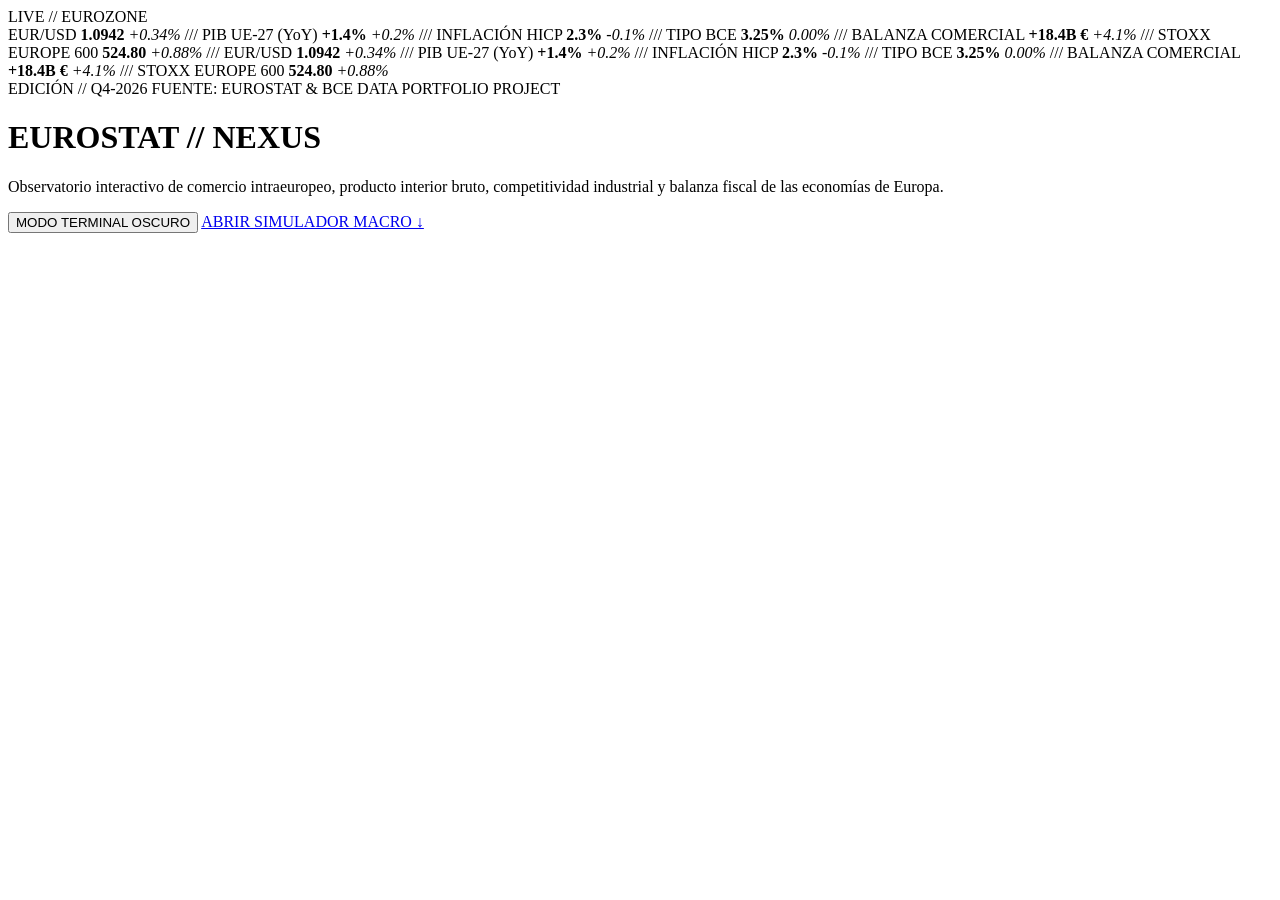
==== index.html @ 36b7f62e "Estructura inicial con ticker bursatil y cabecera" ====
<!DOCTYPE html>
<html lang="es">
<head>
  <meta charset="UTF-8" />
  <meta name="viewport" content="width=device-width, initial-scale=1.0" />
  <title>EUROSTAT // NEXUS — Terminal Macroeconómica Europea</title>
  <link rel="preconnect" href="https://fonts.googleapis.com">
  <link rel="preconnect" href="https://fonts.gstatic.com" crossorigin>
  <link href="https://fonts.googleapis.com/css2?family=Instrument+Serif:ital@0;1&family=JetBrains+Mono:wght@400;500;700&family=Space+Grotesk:wght@400;500;600;700&display=swap" rel="stylesheet">
  <link rel="stylesheet" href="styles.css" />
</head>
<body>

  <div class="eur-ticker-bar" aria-label="Indicadores financieros en tiempo real">
    <div class="ticker-badge">LIVE // EUROZONE</div>
    <div class="ticker-track-wrapper">
      <div class="ticker-track" id="tickerTrack">
        <span class="ticker-item">EUR/USD <strong>1.0942</strong> <em class="up">+0.34%</em></span>
        <span class="ticker-sep">///</span>
        <span class="ticker-item">PIB UE-27 (YoY) <strong>+1.4%</strong> <em class="up">+0.2%</em></span>
        <span class="ticker-sep">///</span>
        <span class="ticker-item">INFLACIÓN HICP <strong>2.3%</strong> <em class="down">-0.1%</em></span>
        <span class="ticker-sep">///</span>
        <span class="ticker-item">TIPO BCE <strong>3.25%</strong> <em class="neutral">0.00%</em></span>
        <span class="ticker-sep">///</span>
        <span class="ticker-item">BALANZA COMERCIAL <strong>+18.4B €</strong> <em class="up">+4.1%</em></span>
        <span class="ticker-sep">///</span>
        <span class="ticker-item">STOXX EUROPE 600 <strong>524.80</strong> <em class="up">+0.88%</em></span>
        <span class="ticker-sep">///</span>
        <span class="ticker-item">EUR/USD <strong>1.0942</strong> <em class="up">+0.34%</em></span>
        <span class="ticker-sep">///</span>
        <span class="ticker-item">PIB UE-27 (YoY) <strong>+1.4%</strong> <em class="up">+0.2%</em></span>
        <span class="ticker-sep">///</span>
        <span class="ticker-item">INFLACIÓN HICP <strong>2.3%</strong> <em class="down">-0.1%</em></span>
        <span class="ticker-sep">///</span>
        <span class="ticker-item">TIPO BCE <strong>3.25%</strong> <em class="neutral">0.00%</em></span>
        <span class="ticker-sep">///</span>
        <span class="ticker-item">BALANZA COMERCIAL <strong>+18.4B €</strong> <em class="up">+4.1%</em></span>
        <span class="ticker-sep">///</span>
        <span class="ticker-item">STOXX EUROPE 600 <strong>524.80</strong> <em class="up">+0.88%</em></span>
      </div>
    </div>
  </div>

  <main class="eur-shell">

    <header class="eur-editorial-header">
      <div class="header-meta-row">
        <span class="meta-tag">EDICIÓN // Q4-2026</span>
        <span class="meta-tag">FUENTE: EUROSTAT & BCE DATA</span>
        <span class="meta-tag">PORTFOLIO PROJECT</span>
      </div>

      <div class="header-main-grid">
        <div class="header-title-block">
          <h1 class="editorial-title">
            <span class="reveal-line">EUROSTAT <span class="accent-italic">//</span> NEXUS</span>
          </h1>
          <p class="editorial-subtitle">
            Observatorio interactivo de comercio intraeuropeo, producto interior bruto, 
            competitividad industrial y balanza fiscal de las economías de Europa.
          </p>
        </div>

        <div class="header-controls">
          <button id="themeToggleBtn" class="brutal-btn" type="button">
            <span class="btn-dot"></span>
            <span id="themeBtnText">MODO TERMINAL OSCURO</span>
          </button>
          <a href="#simulador" class="brutal-btn brutal-btn--accent">
            ABRIR SIMULADOR MACRO ↓
          </a>
        </div>
      </div>
    </header>
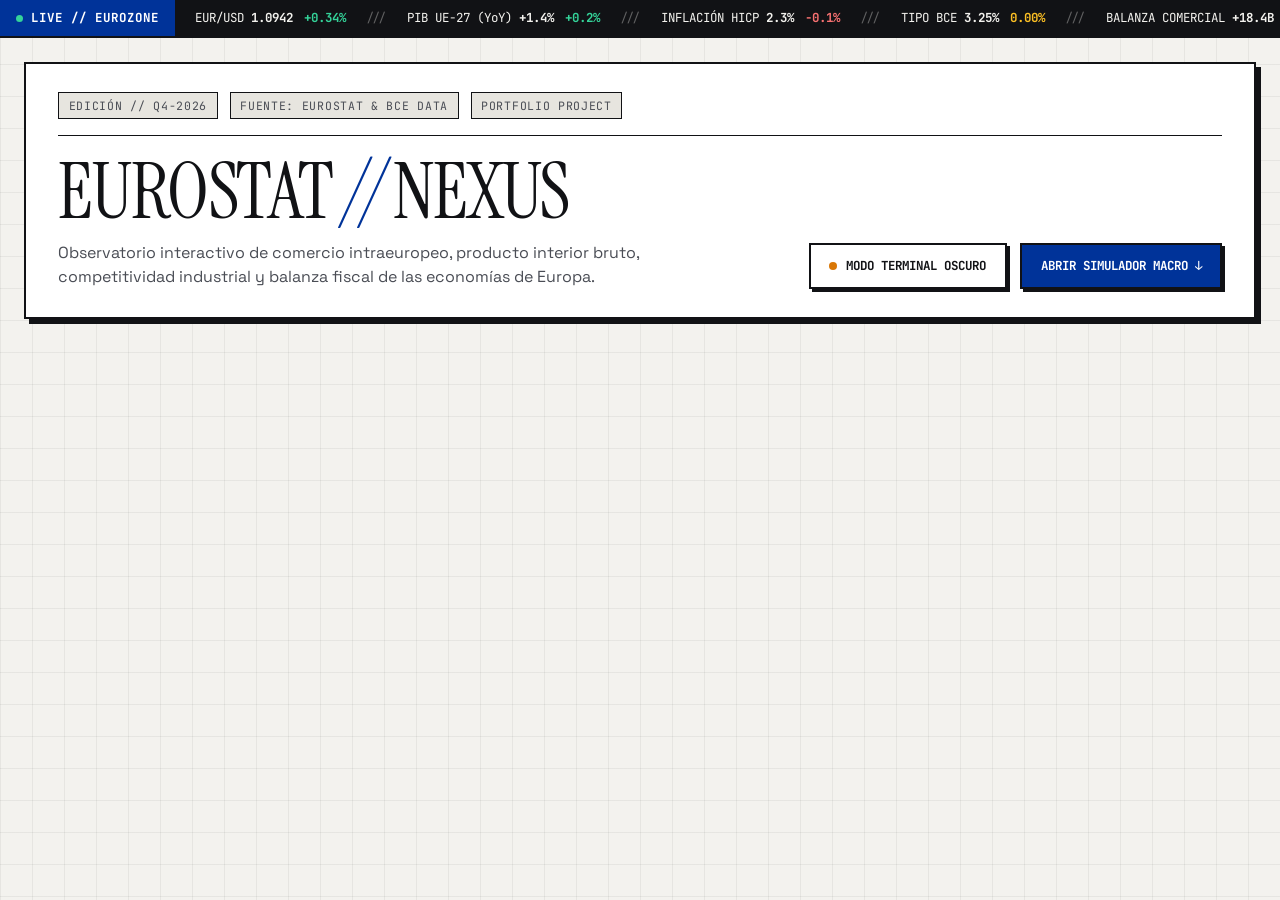
==== commit f13e5ace: "Variables de tema, animaciones de ticker y cabecera" ====
--- a/index.html
+++ b/index.html
@@ -7,7 +7,7 @@
   <link rel="preconnect" href="https://fonts.googleapis.com">
   <link rel="preconnect" href="https://fonts.gstatic.com" crossorigin>
   <link href="https://fonts.googleapis.com/css2?family=Instrument+Serif:ital@0;1&family=JetBrains+Mono:wght@400;500;700&family=Space+Grotesk:wght@400;500;600;700&display=swap" rel="stylesheet">
-  <link rel="stylesheet" href="styles.css" />
+  <link rel="stylesheet" href="css/style.css">
 </head>
 <body>
 
--- a/css/style.css
+++ b/css/style.css
@@ -0,0 +1,265 @@
+:root {
+  --bg-canvas: #F3F2EE;
+  --bg-surface: #FFFFFF;
+  --bg-subtle: #E7E5DF;
+  --ink-primary: #111215;
+  --ink-secondary: #4A4D55;
+  --border-color: #111215;
+  --accent-klein: #003399;
+  --accent-gold: #D97706;
+  --signal-up: #0E7C47;
+  --signal-down: #C81E1E;
+  --grid-line: rgba(17, 18, 21, 0.06);
+  --hard-shadow: 5px 5px 0px #111215;
+  
+  --font-serif: 'Instrument Serif', Georgia, serif;
+  --font-sans: 'Space Grotesk', sans-serif;
+  --font-mono: 'JetBrains Mono', monospace;
+}
+
+[data-theme="dark"] {
+  --bg-canvas: #0D0F12;
+  --bg-surface: #15181E;
+  --bg-subtle: #1E222B;
+  --ink-primary: #F2F4F8;
+  --ink-secondary: #9CA3AF;
+  --border-color: #363C49;
+  --accent-klein: #4D88FF;
+  --accent-gold: #F59E0B;
+  --signal-up: #10B981;
+  --signal-down: #EF4444;
+  --grid-line: rgba(255, 255, 255, 0.04);
+  --hard-shadow: 5px 5px 0px #4D88FF;
+}
+
+*, *::before, *::after {
+  box-sizing: border-box;
+  margin: 0;
+  padding: 0;
+}
+
+html {
+  scroll-behavior: smooth;
+}
+
+body {
+  background-color: var(--bg-canvas);
+  color: var(--ink-primary);
+  font-family: var(--font-sans);
+  line-height: 1.5;
+  background-image: 
+    linear-gradient(to right, var(--grid-line) 1px, transparent 1px),
+    linear-gradient(to bottom, var(--grid-line) 1px, transparent 1px);
+  background-size: 32px 32px;
+  transition: background-color 0.45s cubic-bezier(0.22, 1, 0.36, 1), color 0.45s ease;
+  overflow-x: hidden;
+}
+
+.eur-shell {
+  max-width: 1380px;
+  margin: 0 auto;
+  padding: 1.5rem 1.5rem 4rem;
+}
+
+.eur-ticker-bar {
+  display: flex;
+  align-items: center;
+  background-color: var(--ink-primary);
+  color: var(--bg-canvas);
+  border-bottom: 2px solid var(--border-color);
+  font-family: var(--font-mono);
+  font-size: 0.78rem;
+  height: 38px;
+  position: sticky;
+  top: 0;
+  z-index: 100;
+  overflow: hidden;
+}
+
+.ticker-badge {
+  background-color: var(--accent-klein);
+  color: #FFFFFF;
+  font-weight: 700;
+  padding: 0 1rem;
+  height: 100%;
+  display: flex;
+  align-items: center;
+  letter-spacing: 0.08em;
+  flex-shrink: 0;
+  position: relative;
+  z-index: 2;
+}
+
+.ticker-badge::before {
+  content: "";
+  width: 7px;
+  height: 7px;
+  background: #34D399;
+  border-radius: 50%;
+  margin-right: 8px;
+  animation: pulseLive 1.6s infinite ease-in-out;
+}
+
+.ticker-track-wrapper {
+  overflow: hidden;
+  white-space: nowrap;
+  width: 100%;
+}
+
+.ticker-track {
+  display: inline-flex;
+  align-items: center;
+  gap: 1.25rem;
+  padding-left: 1.25rem;
+  animation: marqueeScroll 32s linear infinite;
+}
+
+.eur-ticker-bar:hover .ticker-track {
+  animation-play-state: paused;
+}
+
+.ticker-item em {
+  font-style: normal;
+  font-weight: 700;
+  margin-left: 4px;
+}
+.ticker-item em.up { color: #34D399; }
+.ticker-item em.down { color: #F87171; }
+.ticker-item em.neutral { color: #FBBF24; }
+.ticker-sep { opacity: 0.35; }
+
+.eur-editorial-header {
+  background: var(--bg-surface);
+  border: 2px solid var(--border-color);
+  box-shadow: var(--hard-shadow);
+  padding: 1.75rem 2rem;
+  margin-bottom: 1.75rem;
+  transition: transform 0.3s ease, box-shadow 0.3s ease, background-color 0.45s ease;
+  animation: slideDownFade 0.7s cubic-bezier(0.16, 1, 0.3, 1) both;
+}
+
+.header-meta-row {
+  display: flex;
+  flex-wrap: wrap;
+  gap: 0.75rem;
+  padding-bottom: 1rem;
+  margin-bottom: 1.25rem;
+  border-bottom: 1px solid var(--border-color);
+  font-family: var(--font-mono);
+  font-size: 0.72rem;
+  letter-spacing: 0.06em;
+  color: var(--ink-secondary);
+}
+
+.meta-tag {
+  background: var(--bg-subtle);
+  padding: 0.25rem 0.6rem;
+  border: 1px solid var(--border-color);
+}
+
+.header-main-grid {
+  display: flex;
+  justify-content: space-between;
+  align-items: flex-end;
+  gap: 2rem;
+  flex-wrap: wrap;
+}
+
+.editorial-title {
+  font-family: var(--font-serif);
+  font-size: clamp(2.8rem, 6vw, 5.2rem);
+  font-weight: 400;
+  line-height: 0.95;
+  letter-spacing: -0.02em;
+  margin-bottom: 0.75rem;
+  overflow: hidden;
+}
+
+.reveal-line {
+  display: inline-block;
+  animation: textMaskUp 0.85s cubic-bezier(0.16, 1, 0.3, 1) 0.15s both;
+}
+
+.accent-italic {
+  font-style: italic;
+  color: var(--accent-klein);
+}
+
+.editorial-subtitle {
+  max-width: 640px;
+  color: var(--ink-secondary);
+  font-size: 1rem;
+}
+
+.header-controls {
+  display: flex;
+  gap: 0.85rem;
+  flex-wrap: wrap;
+}
+
+.brutal-btn {
+  display: inline-flex;
+  align-items: center;
+  gap: 0.55rem;
+  padding: 0.75rem 1.15rem;
+  font-family: var(--font-mono);
+  font-size: 0.78rem;
+  font-weight: 700;
+  text-decoration: none;
+  color: var(--ink-primary);
+  background: var(--bg-surface);
+  border: 2px solid var(--border-color);
+  box-shadow: 3px 3px 0px var(--border-color);
+  cursor: pointer;
+  transition: transform 0.18s cubic-bezier(0.34, 1.56, 0.64, 1), 
+              box-shadow 0.18s ease, 
+              background-color 0.25s ease,
+              color 0.25s ease;
+}
+
+.brutal-btn:hover {
+  transform: translate(-2px, -2px);
+  box-shadow: 5px 5px 0px var(--border-color);
+}
+
+.brutal-btn:active {
+  transform: translate(2px, 2px);
+  box-shadow: 0px 0px 0px var(--border-color);
+}
+
+.brutal-btn--accent {
+  background: var(--accent-klein);
+  color: #FFFFFF;
+}
+
+.btn-dot {
+  width: 8px;
+  height: 8px;
+  border-radius: 50%;
+  background: var(--accent-gold);
+  transition: transform 0.3s ease;
+}
+
+.brutal-btn:hover .btn-dot {
+  transform: scale(1.4);
+}
+
+@keyframes marqueeScroll {
+  0% { transform: translateX(0); }
+  100% { transform: translateX(-50%); }
+}
+
+@keyframes pulseLive {
+  0%, 100% { opacity: 1; transform: scale(1); }
+  50% { opacity: 0.35; transform: scale(0.75); }
+}
+
+@keyframes slideDownFade {
+  from { opacity: 0; transform: translateY(-18px); }
+  to { opacity: 1; transform: translateY(0); }
+}
+
+@keyframes textMaskUp {
+  from { opacity: 0; transform: translateY(100%); }
+  to { opacity: 1; transform: translateY(0); }
+}
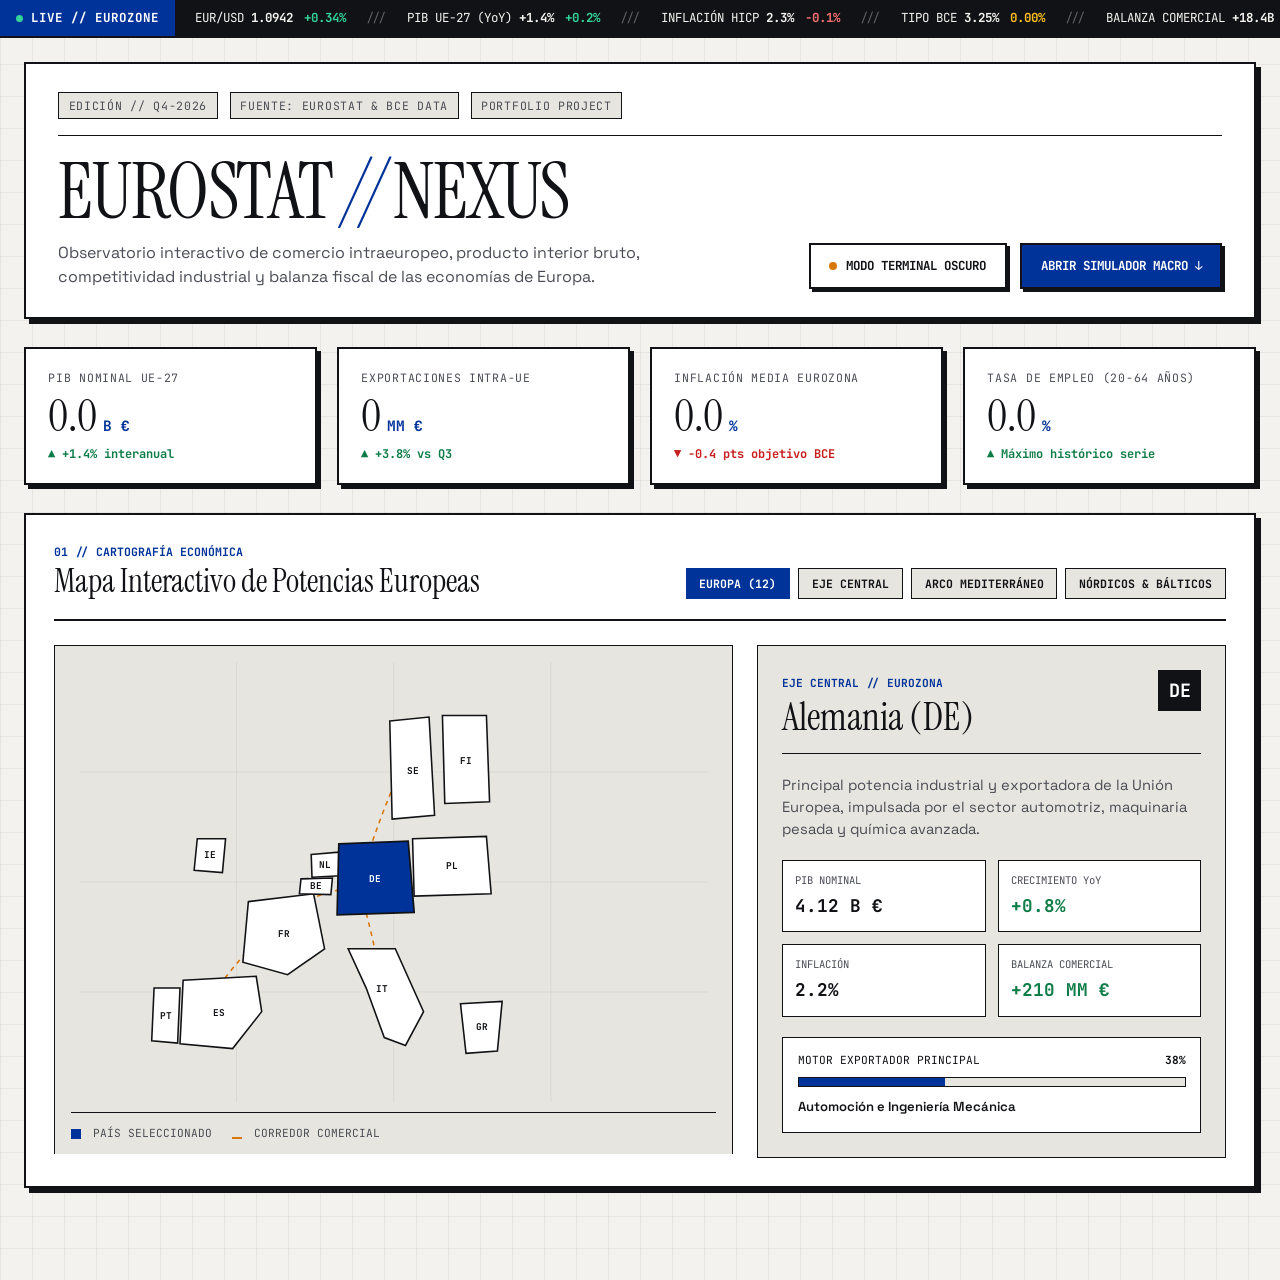
==== commit 78957de5: "Añado los contadores macroeconómicos, el mapa vectorial interactivo de Europa y el panel inspector d" ====
--- a/index.html
+++ b/index.html
@@ -72,4 +72,190 @@
           </a>
         </div>
       </div>
-    </header>+    </header>
+
+    <section class="eur-kpi-ribbon" aria-label="Indicadores clave de la Unión Europea">
+      <article class="kpi-card">
+        <span class="kpi-label">PIB NOMINAL UE-27</span>
+        <div class="kpi-value-row">
+          <span class="kpi-number" data-target="17.8" data-decimals="1">0.0</span>
+          <span class="kpi-unit">B €</span>
+        </div>
+        <span class="kpi-delta up">▲ +1.4% interanual</span>
+      </article>
+
+      <article class="kpi-card">
+        <span class="kpi-label">EXPORTACIONES INTRA-UE</span>
+        <div class="kpi-value-row">
+          <span class="kpi-number" data-target="4120" data-decimals="0">0</span>
+          <span class="kpi-unit">MM €</span>
+        </div>
+        <span class="kpi-delta up">▲ +3.8% vs Q3</span>
+      </article>
+
+      <article class="kpi-card">
+        <span class="kpi-label">INFLACIÓN MEDIA EUROZONA</span>
+        <div class="kpi-value-row">
+          <span class="kpi-number" data-target="2.3" data-decimals="1">0.0</span>
+          <span class="kpi-unit">%</span>
+        </div>
+        <span class="kpi-delta down">▼ -0.4 pts objetivo BCE</span>
+      </article>
+
+      <article class="kpi-card">
+        <span class="kpi-label">TASA DE EMPLEO (20-64 AÑOS)</span>
+        <div class="kpi-value-row">
+          <span class="kpi-number" data-target="75.6" data-decimals="1">0.0</span>
+          <span class="kpi-unit">%</span>
+        </div>
+        <span class="kpi-delta up">▲ Máximo histórico serie</span>
+      </article>
+    </section>
+
+    <section class="eur-map-stage">
+      <div class="stage-topbar">
+        <div class="stage-title-wrap">
+          <span class="section-code">01 // CARTOGRAFÍA ECONÓMICA</span>
+          <h2 class="section-heading">Mapa Interactivo de Potencias Europeas</h2>
+        </div>
+
+        <div class="region-filters" role="group" aria-label="Filtrar por bloque regional">
+          <button class="filter-chip active" data-region="all" type="button">EUROPA (12)</button>
+          <button class="filter-chip" data-region="core" type="button">EJE CENTRAL</button>
+          <button class="filter-chip" data-region="south" type="button">ARCO MEDITERRÁNEO</button>
+          <button class="filter-chip" data-region="north" type="button">NÓRDICOS & BÁLTICOS</button>
+        </div>
+      </div>
+
+      <div class="map-workspace">
+        <div class="map-canvas-box">
+          <svg id="europeMapSvg" viewBox="0 0 800 560" class="europe-svg" role="img" aria-label="Mapa esquemático interactivo de países europeos">
+            <g class="map-grid-lines" stroke="currentColor" stroke-opacity="0.08" stroke-width="1">
+              <line x1="0" y1="140" x2="800" y2="140" />
+              <line x1="0" y1="280" x2="800" y2="280" />
+              <line x1="0" y1="420" x2="800" y2="420" />
+              <line x1="200" y1="0" x2="200" y2="560" />
+              <line x1="400" y1="0" x2="400" y2="560" />
+              <line x1="600" y1="0" x2="600" y2="560" />
+            </g>
+
+            <g class="trade-routes">
+              <path d="M 355 285 Q 270 300 245 335" class="route-line" />
+              <path d="M 355 285 Q 375 350 385 415" class="route-line" />
+              <path d="M 355 285 Q 420 270 475 265" class="route-line" />
+              <path d="M 245 335 Q 190 390 155 445" class="route-line" />
+              <path d="M 355 285 Q 380 200 410 135" class="route-line" />
+            </g>
+
+            <g class="country-node" data-country="PT" data-region="south">
+              <polygon points="95,415 128,415 125,485 92,482" class="country-shape" />
+              <text x="110" y="454" class="country-code">PT</text>
+            </g>
+
+            <g class="country-node" data-country="ES" data-region="south">
+              <polygon points="132,405 225,400 232,445 195,492 128,486" class="country-shape" />
+              <text x="178" y="450" class="country-code">ES</text>
+            </g>
+
+            <g class="country-node" data-country="FR" data-region="core">
+              <polygon points="215,305 298,295 312,365 265,398 208,382" class="country-shape" />
+              <text x="260" y="350" class="country-code">FR</text>
+            </g>
+
+            <g class="country-node" data-country="IE" data-region="north">
+              <polygon points="150,225 186,225 182,268 146,265" class="country-shape" />
+              <text x="166" y="250" class="country-code">IE</text>
+            </g>
+
+            <g class="country-node" data-country="NL" data-region="core">
+              <polygon points="295,245 330,242 332,272 296,274" class="country-shape" />
+              <text x="313" y="262" class="country-code">NL</text>
+            </g>
+
+            <g class="country-node" data-country="BE" data-region="core">
+              <polygon points="282,276 322,275 320,296 280,295" class="country-shape" />
+              <text x="301" y="289" class="country-code">BE</text>
+            </g>
+
+            <g class="country-node active" data-country="DE" data-region="core">
+              <polygon points="334,235 415,232 422,315 332,318" class="country-shape" />
+              <text x="376" y="280" class="country-code">DE</text>
+            </g>
+
+            <g class="country-node" data-country="IT" data-region="south">
+              <polygon points="342,365 402,365 438,445 415,488 388,478 365,415" class="country-shape" />
+              <text x="385" y="420" class="country-code">IT</text>
+            </g>
+
+            <g class="country-node" data-country="PL" data-region="core">
+              <polygon points="424,225 518,222 524,295 426,298" class="country-shape" />
+              <text x="474" y="264" class="country-code">PL</text>
+            </g>
+
+            <g class="country-node" data-country="SE" data-region="north">
+              <polygon points="395,75 445,70 452,195 398,200" class="country-shape" />
+              <text x="424" y="142" class="country-code">SE</text>
+            </g>
+
+            <g class="country-node" data-country="FI" data-region="north">
+              <polygon points="462,68 518,68 522,178 465,180" class="country-shape" />
+              <text x="492" y="130" class="country-code">FI</text>
+            </g>
+
+            <g class="country-node" data-country="GR" data-region="south">
+              <polygon points="485,435 538,432 532,495 492,498" class="country-shape" />
+              <text x="512" y="468" class="country-code">GR</text>
+            </g>
+          </svg>
+
+          <div class="map-legend">
+            <span><i class="legend-swatch active"></i> PAÍS SELECCIONADO</span>
+            <span><i class="legend-swatch route"></i> CORREDOR COMERCIAL</span>
+          </div>
+        </div>
+
+        <aside class="eur-country-inspector" id="countryInspector" aria-live="polite">
+          <div class="inspector-header">
+            <div>
+              <span class="inspector-badge" id="inspRegion">EJE CENTRAL // EUROZONA</span>
+              <h3 class="inspector-name" id="inspName">Alemania (DE)</h3>
+            </div>
+            <span class="inspector-flag" id="inspCode">DE</span>
+          </div>
+
+          <p class="inspector-desc" id="inspDesc">
+            Principal potencia industrial y exportadora de la Unión Europea, impulsada por el sector automotriz, maquinaria pesada y química avanzada.
+          </p>
+
+          <div class="inspector-metrics-grid">
+            <div class="insp-metric">
+              <span>PIB NOMINAL</span>
+              <strong id="inspGdp">4.12 B €</strong>
+            </div>
+            <div class="insp-metric">
+              <span>CRECIMIENTO YoY</span>
+              <strong id="inspGrowth" class="up">+0.8%</strong>
+            </div>
+            <div class="insp-metric">
+              <span>INFLACIÓN</span>
+              <strong id="inspInflation">2.2%</strong>
+            </div>
+            <div class="insp-metric">
+              <span>BALANZA COMERCIAL</span>
+              <strong id="inspTrade" class="up">+210 MM €</strong>
+            </div>
+          </div>
+
+          <div class="inspector-sector-box">
+            <div class="sector-header">
+              <span>MOTOR EXPORTADOR PRINCIPAL</span>
+              <strong id="inspSectorShare">38%</strong>
+            </div>
+            <div class="sector-bar-bg">
+              <div class="sector-bar-fill" id="inspSectorBar" style="width: 38%;"></div>
+            </div>
+            <span class="sector-name" id="inspSectorName">Automoción e Ingeniería Mecánica</span>
+          </div>
+        </aside>
+      </div>
+    </section>
--- a/css/style.css
+++ b/css/style.css
@@ -262,4 +262,359 @@
 @keyframes textMaskUp {
   from { opacity: 0; transform: translateY(100%); }
   to { opacity: 1; transform: translateY(0); }
+}
+
+.eur-kpi-ribbon {
+  display: grid;
+  grid-template-columns: repeat(auto-fit, minmax(240px, 1fr));
+  gap: 1.25rem;
+  margin-bottom: 1.75rem;
+}
+
+.kpi-card {
+  background: var(--bg-surface);
+  border: 2px solid var(--border-color);
+  box-shadow: 4px 4px 0px var(--border-color);
+  padding: 1.25rem 1.4rem;
+  display: flex;
+  flex-direction: column;
+  gap: 0.45rem;
+  transition: transform 0.25s cubic-bezier(0.34, 1.56, 0.64, 1), box-shadow 0.25s ease, background-color 0.45s ease;
+  animation: cardRise 0.65s cubic-bezier(0.16, 1, 0.3, 1) both;
+}
+
+.kpi-card:nth-child(2) { animation-delay: 0.08s; }
+.kpi-card:nth-child(3) { animation-delay: 0.16s; }
+.kpi-card:nth-child(4) { animation-delay: 0.24s; }
+
+.kpi-card:hover {
+  transform: translate(-3px, -3px);
+  box-shadow: 7px 7px 0px var(--accent-klein);
+}
+
+.kpi-label {
+  font-family: var(--font-mono);
+  font-size: 0.72rem;
+  letter-spacing: 0.06em;
+  color: var(--ink-secondary);
+}
+
+.kpi-value-row {
+  display: flex;
+  align-items: baseline;
+  gap: 0.35rem;
+}
+
+.kpi-number {
+  font-family: var(--font-serif);
+  font-size: 2.75rem;
+  line-height: 1;
+}
+
+.kpi-unit {
+  font-family: var(--font-mono);
+  font-size: 0.9rem;
+  font-weight: 700;
+  color: var(--accent-klein);
+}
+
+.kpi-delta {
+  font-family: var(--font-mono);
+  font-size: 0.75rem;
+  font-weight: 700;
+}
+
+.kpi-delta.up, .up { color: var(--signal-up); }
+.kpi-delta.down, .down { color: var(--signal-down); }
+
+.eur-map-stage {
+  background: var(--bg-surface);
+  border: 2px solid var(--border-color);
+  box-shadow: var(--hard-shadow);
+  padding: 1.75rem;
+  margin-bottom: 1.75rem;
+  transition: background-color 0.45s ease;
+}
+
+.stage-topbar {
+  display: flex;
+  justify-content: space-between;
+  align-items: flex-end;
+  flex-wrap: wrap;
+  gap: 1rem;
+  padding-bottom: 1.25rem;
+  margin-bottom: 1.5rem;
+  border-bottom: 2px solid var(--border-color);
+}
+
+.section-code {
+  display: block;
+  font-family: var(--font-mono);
+  font-size: 0.72rem;
+  color: var(--accent-klein);
+  font-weight: 700;
+  margin-bottom: 0.25rem;
+}
+
+.section-heading {
+  font-family: var(--font-serif);
+  font-size: 2rem;
+  font-weight: 400;
+  line-height: 1.1;
+}
+
+.region-filters {
+  display: flex;
+  flex-wrap: wrap;
+  gap: 0.5rem;
+}
+
+.filter-chip {
+  font-family: var(--font-mono);
+  font-size: 0.72rem;
+  font-weight: 700;
+  padding: 0.45rem 0.8rem;
+  background: var(--bg-subtle);
+  color: var(--ink-primary);
+  border: 1.5px solid var(--border-color);
+  cursor: pointer;
+  transition: all 0.2s ease;
+}
+
+.filter-chip:hover {
+  background: var(--ink-primary);
+  color: var(--bg-surface);
+}
+
+.filter-chip.active {
+  background: var(--accent-klein);
+  color: #FFFFFF;
+  border-color: var(--accent-klein);
+}
+
+.map-workspace {
+  display: grid;
+  grid-template-columns: 1.45fr 1fr;
+  gap: 1.5rem;
+  align-items: stretch;
+}
+
+@media (max-width: 960px) {
+  .map-workspace {
+    grid-template-columns: 1fr;
+  }
+}
+
+.map-canvas-box {
+  background: var(--bg-subtle);
+  border: 1.5px solid var(--border-color);
+  padding: 1rem;
+  display: flex;
+  flex-direction: column;
+  justify-content: space-between;
+  position: relative;
+}
+
+.europe-svg {
+  width: 100%;
+  height: auto;
+  max-height: 440px;
+  display: block;
+}
+
+.route-line {
+  fill: none;
+  stroke: var(--accent-gold);
+  stroke-width: 2;
+  stroke-dasharray: 6 6;
+  animation: dashFlow 18s linear infinite;
+}
+
+.country-node {
+  cursor: pointer;
+  transition: opacity 0.35s ease, transform 0.25s ease;
+}
+
+.country-node.dimmed {
+  opacity: 0.22;
+  pointer-events: none;
+}
+
+.country-shape {
+  fill: var(--bg-surface);
+  stroke: var(--border-color);
+  stroke-width: 2;
+  transition: fill 0.25s ease, transform 0.25s cubic-bezier(0.34, 1.56, 0.64, 1);
+  transform-origin: center;
+  transform-box: fill-box;
+}
+
+.country-node:hover .country-shape {
+  fill: var(--accent-gold);
+  transform: scale(1.07);
+}
+
+.country-node.active .country-shape {
+  fill: var(--accent-klein);
+  transform: scale(1.09);
+}
+
+.country-code {
+  font-family: var(--font-mono);
+  font-size: 12px;
+  font-weight: 700;
+  fill: var(--ink-primary);
+  text-anchor: middle;
+  pointer-events: none;
+  transition: fill 0.25s ease;
+}
+
+.country-node.active .country-code {
+  fill: #FFFFFF;
+}
+
+.map-legend {
+  display: flex;
+  gap: 1.25rem;
+  font-family: var(--font-mono);
+  font-size: 0.7rem;
+  color: var(--ink-secondary);
+  padding-top: 0.75rem;
+  border-top: 1px solid var(--border-color);
+}
+
+.legend-swatch {
+  display: inline-block;
+  width: 10px;
+  height: 10px;
+  margin-right: 5px;
+  vertical-align: middle;
+}
+
+.legend-swatch.active { background: var(--accent-klein); }
+.legend-swatch.route { border-bottom: 2px dashed var(--accent-gold); }
+
+.eur-country-inspector {
+  background: var(--bg-subtle);
+  border: 1.5px solid var(--border-color);
+  padding: 1.5rem;
+  display: flex;
+  flex-direction: column;
+  justify-content: space-between;
+  gap: 1.25rem;
+  transition: transform 0.3s ease;
+}
+
+.eur-country-inspector.flash-update {
+  animation: inspectorPulse 0.4s ease;
+}
+
+.inspector-header {
+  display: flex;
+  justify-content: space-between;
+  align-items: flex-start;
+  border-bottom: 1.5px solid var(--border-color);
+  padding-bottom: 1rem;
+}
+
+.inspector-badge {
+  font-family: var(--font-mono);
+  font-size: 0.7rem;
+  color: var(--accent-klein);
+  font-weight: 700;
+}
+
+.inspector-name {
+  font-family: var(--font-serif);
+  font-size: 2.35rem;
+  font-weight: 400;
+  line-height: 1.05;
+  margin-top: 0.2rem;
+}
+
+.inspector-flag {
+  font-family: var(--font-mono);
+  font-size: 1.15rem;
+  font-weight: 700;
+  background: var(--ink-primary);
+  color: var(--bg-surface);
+  padding: 0.4rem 0.65rem;
+}
+
+.inspector-desc {
+  font-size: 0.92rem;
+  color: var(--ink-secondary);
+}
+
+.inspector-metrics-grid {
+  display: grid;
+  grid-template-columns: 1fr 1fr;
+  gap: 0.75rem;
+}
+
+.insp-metric {
+  background: var(--bg-surface);
+  border: 1.5px solid var(--border-color);
+  padding: 0.75rem;
+}
+
+.insp-metric span {
+  display: block;
+  font-family: var(--font-mono);
+  font-size: 0.66rem;
+  color: var(--ink-secondary);
+  margin-bottom: 0.25rem;
+}
+
+.insp-metric strong {
+  font-family: var(--font-mono);
+  font-size: 1.1rem;
+}
+
+.inspector-sector-box {
+  background: var(--bg-surface);
+  border: 1.5px solid var(--border-color);
+  padding: 0.9rem;
+}
+
+.sector-header {
+  display: flex;
+  justify-content: space-between;
+  font-family: var(--font-mono);
+  font-size: 0.7rem;
+  margin-bottom: 0.5rem;
+}
+
+.sector-bar-bg {
+  width: 100%;
+  height: 10px;
+  background: var(--bg-subtle);
+  border: 1px solid var(--border-color);
+  overflow: hidden;
+  margin-bottom: 0.45rem;
+}
+
+.sector-bar-fill {
+  height: 100%;
+  background: var(--accent-klein);
+  transition: width 0.6s cubic-bezier(0.22, 1, 0.36, 1);
+}
+
+.sector-name {
+  font-size: 0.82rem;
+  font-weight: 600;
+}
+
+@keyframes cardRise {
+  from { opacity: 0; transform: translateY(16px); }
+  to { opacity: 1; transform: translateY(0); }
+}
+
+@keyframes dashFlow {
+  to { stroke-dashoffset: -120; }
+}
+
+@keyframes inspectorPulse {
+  0% { transform: scale(0.985); opacity: 0.7; }
+  100% { transform: scale(1); opacity: 1; }
 }
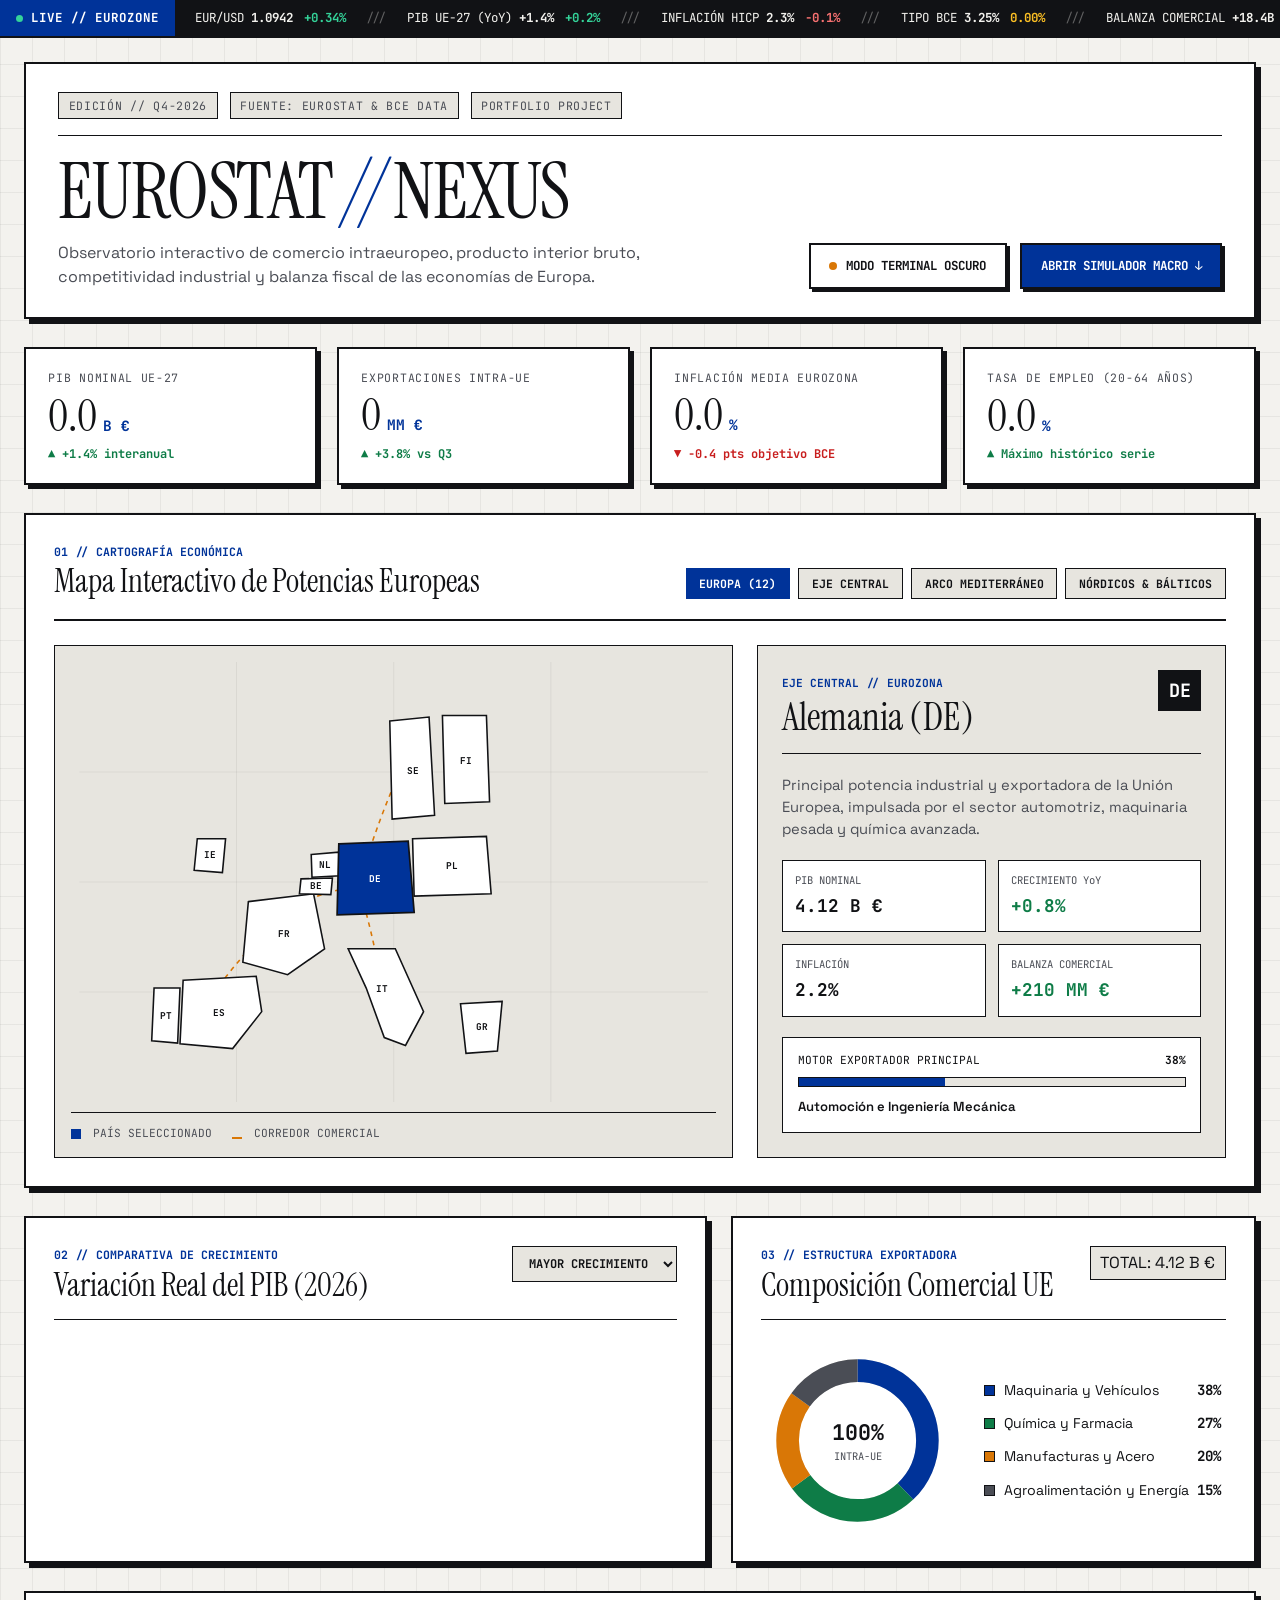
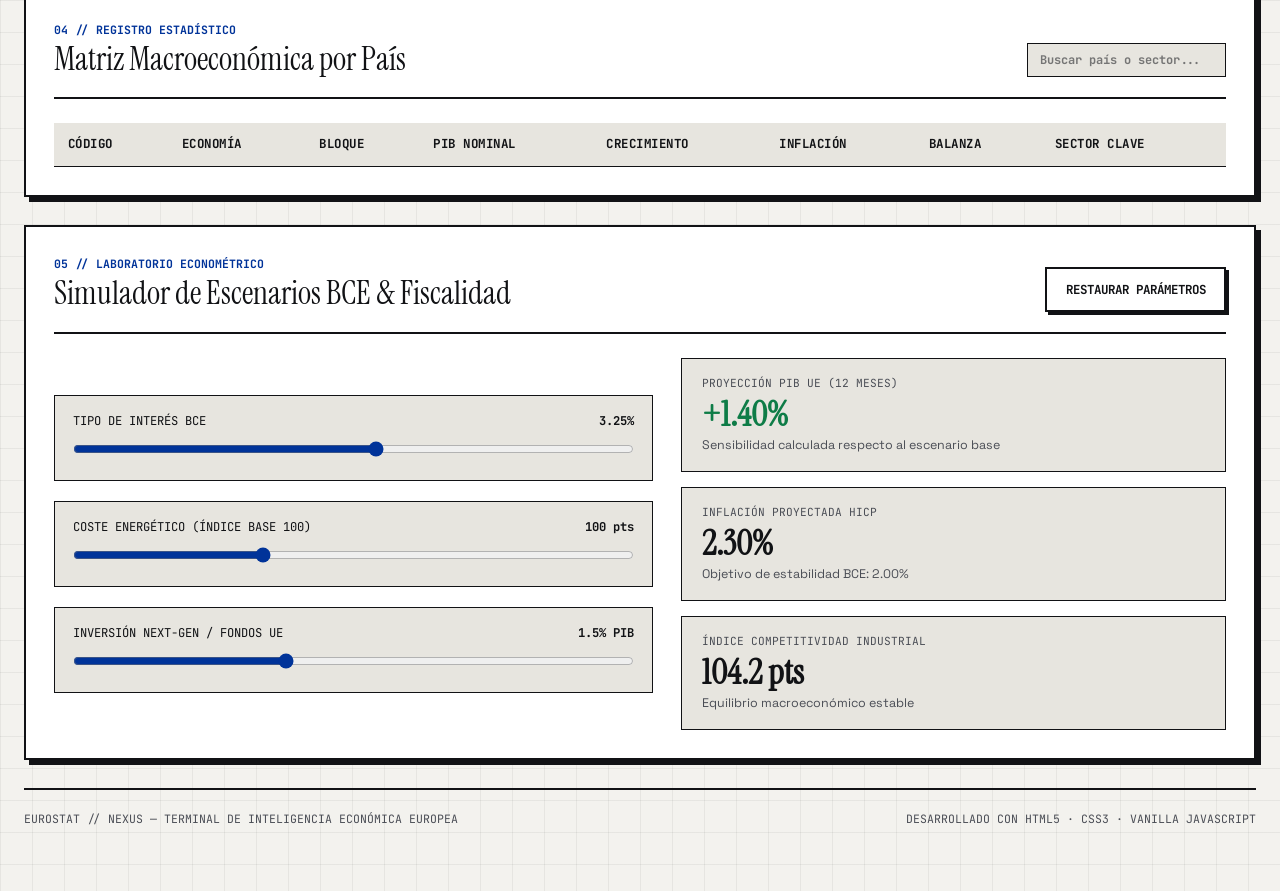
==== commit 9ab576a6: "Añado graficas dinamicas, matriz comercial, simulador macro y logica JS" ====
--- a/index.html
+++ b/index.html
@@ -8,6 +8,7 @@
   <link rel="preconnect" href="https://fonts.gstatic.com" crossorigin>
   <link href="https://fonts.googleapis.com/css2?family=Instrument+Serif:ital@0;1&family=JetBrains+Mono:wght@400;500;700&family=Space+Grotesk:wght@400;500;600;700&display=swap" rel="stylesheet">
   <link rel="stylesheet" href="css/style.css">
+  <script src="app.js"></script>
 </head>
 <body>
 
@@ -258,4 +259,153 @@
           </div>
         </aside>
       </div>
-    </section>+    </section>
+
+    <section class="eur-analytics-grid">
+      <article class="analytics-card">
+        <div class="card-head">
+          <div>
+            <span class="section-code">02 // COMPARATIVA DE CRECIMIENTO</span>
+            <h2 class="section-heading">Variación Real del PIB (2026)</h2>
+          </div>
+          <select id="chartSortSelect" class="brutal-select" aria-label="Ordenar gráfico">
+            <option value="desc">MAYOR CRECIMIENTO</option>
+            <option value="asc">MENOR CRECIMIENTO</option>
+            <option value="gdp">POR TAMAÑO DE PIB</option>
+          </select>
+        </div>
+
+        <div class="bar-chart-container" id="gdpBarChart"></div>
+      </article>
+
+      <article class="analytics-card">
+        <div class="card-head">
+          <div>
+            <span class="section-code">03 // ESTRUCTURA EXPORTADORA</span>
+            <h2 class="section-heading">Composición Comercial UE</h2>
+          </div>
+          <span class="meta-tag">TOTAL: 4.12 B €</span>
+        </div>
+
+        <div class="donut-layout">
+          <div class="donut-visual">
+            <svg viewBox="0 0 180 180" class="donut-svg">
+              <circle cx="90" cy="90" r="68" class="donut-ring-bg" />
+              <circle cx="90" cy="90" r="68" class="donut-segment seg-1" stroke-dasharray="162 427" stroke-dashoffset="0" />
+              <circle cx="90" cy="90" r="68" class="donut-segment seg-2" stroke-dasharray="115 427" stroke-dashoffset="-162" />
+              <circle cx="90" cy="90" r="68" class="donut-segment seg-3" stroke-dasharray="85 427" stroke-dashoffset="-277" />
+              <circle cx="90" cy="90" r="68" class="donut-segment seg-4" stroke-dasharray="65 427" stroke-dashoffset="-362" />
+            </svg>
+            <div class="donut-center">
+              <strong>100%</strong>
+              <span>INTRA-UE</span>
+            </div>
+          </div>
+
+          <ul class="donut-legend-list">
+            <li><span class="dot c1"></span>Maquinaria y Vehículos <strong>38%</strong></li>
+            <li><span class="dot c2"></span>Química y Farmacia <strong>27%</strong></li>
+            <li><span class="dot c3"></span>Manufacturas y Acero <strong>20%</strong></li>
+            <li><span class="dot c4"></span>Agroalimentación y Energía <strong>15%</strong></li>
+          </ul>
+        </div>
+      </article>
+    </section>
+
+    <section class="eur-trade-matrix">
+      <div class="stage-topbar">
+        <div>
+          <span class="section-code">04 // REGISTRO ESTADÍSTICO</span>
+          <h2 class="section-heading">Matriz Macroeconómica por País</h2>
+        </div>
+
+        <div class="matrix-controls">
+          <input type="search" id="countrySearchInput" class="brutal-input" placeholder="Buscar país o sector..." aria-label="Buscar país o sector" />
+        </div>
+      </div>
+
+      <div class="table-scroll">
+        <table class="data-table">
+          <thead>
+            <tr>
+              <th>CÓDIGO</th>
+              <th>ECONOMÍA</th>
+              <th>BLOQUE</th>
+              <th>PIB NOMINAL</th>
+              <th>CRECIMIENTO</th>
+              <th>INFLACIÓN</th>
+              <th>BALANZA</th>
+              <th>SECTOR CLAVE</th>
+            </tr>
+          </thead>
+          <tbody id="macroTableBody"></tbody>
+        </table>
+      </div>
+    </section>
+
+    <section class="eur-simulator-drawer" id="simulador">
+      <div class="stage-topbar">
+        <div>
+          <span class="section-code">05 // LABORATORIO ECONOMÉTRICO</span>
+          <h2 class="section-heading">Simulador de Escenarios BCE & Fiscalidad</h2>
+        </div>
+        <button type="button" id="resetSimBtn" class="brutal-btn">RESTAURAR PARÁMETROS</button>
+      </div>
+
+      <div class="sim-grid">
+        <div class="sim-controls-col">
+          <div class="slider-group">
+            <div class="slider-label-row">
+              <label for="rateSlider">TIPO DE INTERÉS BCE</label>
+              <strong id="rateValDisplay">3.25%</strong>
+            </div>
+            <input type="range" id="rateSlider" min="0" max="6" step="0.25" value="3.25" class="brutal-slider" />
+          </div>
+
+          <div class="slider-group">
+            <div class="slider-label-row">
+              <label for="energySlider">COSTE ENERGÉTICO (ÍNDICE BASE 100)</label>
+              <strong id="energyValDisplay">100 pts</strong>
+            </div>
+            <input type="range" id="energySlider" min="60" max="180" step="5" value="100" class="brutal-slider" />
+          </div>
+
+          <div class="slider-group">
+            <div class="slider-label-row">
+              <label for="stimulusSlider">INVERSIÓN NEXT-GEN / FONDOS UE</label>
+              <strong id="stimulusValDisplay">1.5% PIB</strong>
+            </div>
+            <input type="range" id="stimulusSlider" min="0" max="4" step="0.25" value="1.5" class="brutal-slider" />
+          </div>
+        </div>
+
+        <div class="sim-output-col">
+          <div class="sim-result-card">
+            <span>PROYECCIÓN PIB UE (12 MESES)</span>
+            <strong id="simGdpOut" class="up">+1.40%</strong>
+            <small>Sensibilidad calculada respecto al escenario base</small>
+          </div>
+
+          <div class="sim-result-card">
+            <span>INFLACIÓN PROYECTADA HICP</span>
+            <strong id="simInfOut">2.30%</strong>
+            <small>Objetivo de estabilidad BCE: 2.00%</small>
+          </div>
+
+          <div class="sim-result-card">
+            <span>ÍNDICE COMPETITIVIDAD INDUSTRIAL</span>
+            <strong id="simCompOut">104.2 pts</strong>
+            <small id="simStatusNote">Equilibrio macroeconómico estable</small>
+          </div>
+        </div>
+      </div>
+    </section>
+
+    <footer class="eur-footer">
+      <span>EUROSTAT // NEXUS — TERMINAL DE INTELIGENCIA ECONÓMICA EUROPEA</span>
+      <span>DESARROLLADO CON HTML5 · CSS3 · VANILLA JAVASCRIPT</span>
+    </footer>
+
+  </main>
+</body>
+</html>
--- a/css/style.css
+++ b/css/style.css
@@ -617,4 +617,312 @@
 @keyframes inspectorPulse {
   0% { transform: scale(0.985); opacity: 0.7; }
   100% { transform: scale(1); opacity: 1; }
+}
+
+.eur-analytics-grid {
+  display: grid;
+  grid-template-columns: 1.3fr 1fr;
+  gap: 1.5rem;
+  margin-bottom: 1.75rem;
+}
+
+@media (max-width: 960px) {
+  .eur-analytics-grid {
+    grid-template-columns: 1fr;
+  }
+}
+
+.analytics-card, .eur-trade-matrix, .eur-simulator-drawer {
+  background: var(--bg-surface);
+  border: 2px solid var(--border-color);
+  box-shadow: var(--hard-shadow);
+  padding: 1.75rem;
+  margin-bottom: 1.75rem;
+  transition: background-color 0.45s ease;
+}
+
+.eur-analytics-grid .analytics-card {
+  margin-bottom: 0;
+}
+
+.card-head {
+  display: flex;
+  justify-content: space-between;
+  align-items: flex-start;
+  gap: 1rem;
+  flex-wrap: wrap;
+  padding-bottom: 1rem;
+  margin-bottom: 1.25rem;
+  border-bottom: 1.5px solid var(--border-color);
+}
+
+.brutal-select, .brutal-input {
+  font-family: var(--font-mono);
+  font-size: 0.75rem;
+  font-weight: 700;
+  padding: 0.5rem 0.75rem;
+  background: var(--bg-subtle);
+  color: var(--ink-primary);
+  border: 1.5px solid var(--border-color);
+  outline: none;
+  transition: box-shadow 0.2s ease, transform 0.2s ease;
+}
+
+.brutal-select:focus, .brutal-input:focus {
+  box-shadow: 3px 3px 0px var(--accent-klein);
+  transform: translate(-1px, -1px);
+}
+
+.bar-chart-container {
+  display: flex;
+  flex-direction: column;
+  gap: 0.65rem;
+}
+
+.bar-row {
+  display: grid;
+  grid-template-columns: 42px 1fr 56px;
+  align-items: center;
+  gap: 0.75rem;
+  font-family: var(--font-mono);
+  font-size: 0.76rem;
+}
+
+.bar-code {
+  font-weight: 700;
+}
+
+.bar-track {
+  height: 18px;
+  background: var(--bg-subtle);
+  border: 1px solid var(--border-color);
+  overflow: hidden;
+  position: relative;
+}
+
+.bar-fill {
+  height: 100%;
+  background: var(--accent-klein);
+  transition: width 0.7s cubic-bezier(0.22, 1, 0.36, 1);
+}
+
+.bar-row:hover .bar-fill {
+  background: var(--accent-gold);
+}
+
+.bar-val {
+  text-align: right;
+  font-weight: 700;
+}
+
+.donut-layout {
+  display: flex;
+  align-items: center;
+  justify-content: space-around;
+  gap: 1.5rem;
+  flex-wrap: wrap;
+  padding-top: 0.5rem;
+}
+
+.donut-visual {
+  position: relative;
+  width: 185px;
+  height: 185px;
+}
+
+.donut-svg {
+  width: 100%;
+  height: 100%;
+  transform: rotate(-90deg);
+}
+
+.donut-ring-bg {
+  fill: none;
+  stroke: var(--bg-subtle);
+  stroke-width: 22;
+}
+
+.donut-segment {
+  fill: none;
+  stroke-width: 22;
+  transition: stroke-width 0.25s ease, opacity 0.25s ease;
+  cursor: pointer;
+}
+
+.donut-segment:hover {
+  stroke-width: 26;
+}
+
+.seg-1 { stroke: var(--accent-klein); }
+.seg-2 { stroke: var(--signal-up); }
+.seg-3 { stroke: var(--accent-gold); }
+.seg-4 { stroke: var(--ink-secondary); }
+
+.donut-center {
+  position: absolute;
+  inset: 0;
+  display: flex;
+  flex-direction: column;
+  align-items: center;
+  justify-content: center;
+  font-family: var(--font-mono);
+}
+
+.donut-center strong {
+  font-size: 1.35rem;
+}
+
+.donut-center span {
+  font-size: 0.65rem;
+  color: var(--ink-secondary);
+}
+
+.donut-legend-list {
+  list-style: none;
+  display: flex;
+  flex-direction: column;
+  gap: 0.75rem;
+  font-size: 0.88rem;
+}
+
+.donut-legend-list li {
+  display: flex;
+  align-items: center;
+  gap: 0.55rem;
+}
+
+.donut-legend-list strong {
+  font-family: var(--font-mono);
+  margin-left: auto;
+}
+
+.dot {
+  width: 11px;
+  height: 11px;
+  display: inline-block;
+  border: 1px solid var(--border-color);
+}
+.dot.c1 { background: var(--accent-klein); }
+.dot.c2 { background: var(--signal-up); }
+.dot.c3 { background: var(--accent-gold); }
+.dot.c4 { background: var(--ink-secondary); }
+
+.table-scroll {
+  overflow-x: auto;
+}
+
+.data-table {
+  width: 100%;
+  border-collapse: collapse;
+  font-family: var(--font-mono);
+  font-size: 0.78rem;
+}
+
+.data-table th, .data-table td {
+  padding: 0.75rem 0.85rem;
+  text-align: left;
+  border-bottom: 1px solid var(--border-color);
+}
+
+.data-table th {
+  background: var(--bg-subtle);
+  font-weight: 700;
+  letter-spacing: 0.04em;
+}
+
+.data-table tbody tr {
+  cursor: pointer;
+  transition: background-color 0.2s ease, transform 0.15s ease;
+}
+
+.data-table tbody tr:hover {
+  background: var(--bg-subtle);
+}
+
+.sim-grid {
+  display: grid;
+  grid-template-columns: 1.1fr 1fr;
+  gap: 1.75rem;
+  align-items: center;
+}
+
+@media (max-width: 900px) {
+  .sim-grid {
+    grid-template-columns: 1fr;
+  }
+}
+
+.sim-controls-col {
+  display: flex;
+  flex-direction: column;
+  gap: 1.25rem;
+}
+
+.slider-group {
+  background: var(--bg-subtle);
+  border: 1.5px solid var(--border-color);
+  padding: 1rem 1.15rem;
+}
+
+.slider-label-row {
+  display: flex;
+  justify-content: space-between;
+  font-family: var(--font-mono);
+  font-size: 0.76rem;
+  margin-bottom: 0.6rem;
+}
+
+.brutal-slider {
+  width: 100%;
+  accent-color: var(--accent-klein);
+  cursor: pointer;
+}
+
+.sim-output-col {
+  display: grid;
+  grid-template-columns: 1fr;
+  gap: 0.9rem;
+}
+
+.sim-result-card {
+  background: var(--bg-subtle);
+  border: 1.5px solid var(--border-color);
+  padding: 1rem 1.25rem;
+  display: flex;
+  flex-direction: column;
+  gap: 0.2rem;
+  transition: transform 0.25s ease;
+}
+
+.sim-result-card:hover {
+  transform: translateX(4px);
+}
+
+.sim-result-card span {
+  font-family: var(--font-mono);
+  font-size: 0.7rem;
+  color: var(--ink-secondary);
+}
+
+.sim-result-card strong {
+  font-family: var(--font-serif);
+  font-size: 2.2rem;
+  line-height: 1.1;
+}
+
+.sim-result-card small {
+  font-size: 0.78rem;
+  color: var(--ink-secondary);
+}
+
+.eur-footer {
+  display: flex;
+  justify-content: space-between;
+  flex-wrap: wrap;
+  gap: 1rem;
+  padding-top: 1.25rem;
+  border-top: 2px solid var(--border-color);
+  font-family: var(--font-mono);
+  font-size: 0.72rem;
+  color: var(--ink-secondary);
 }
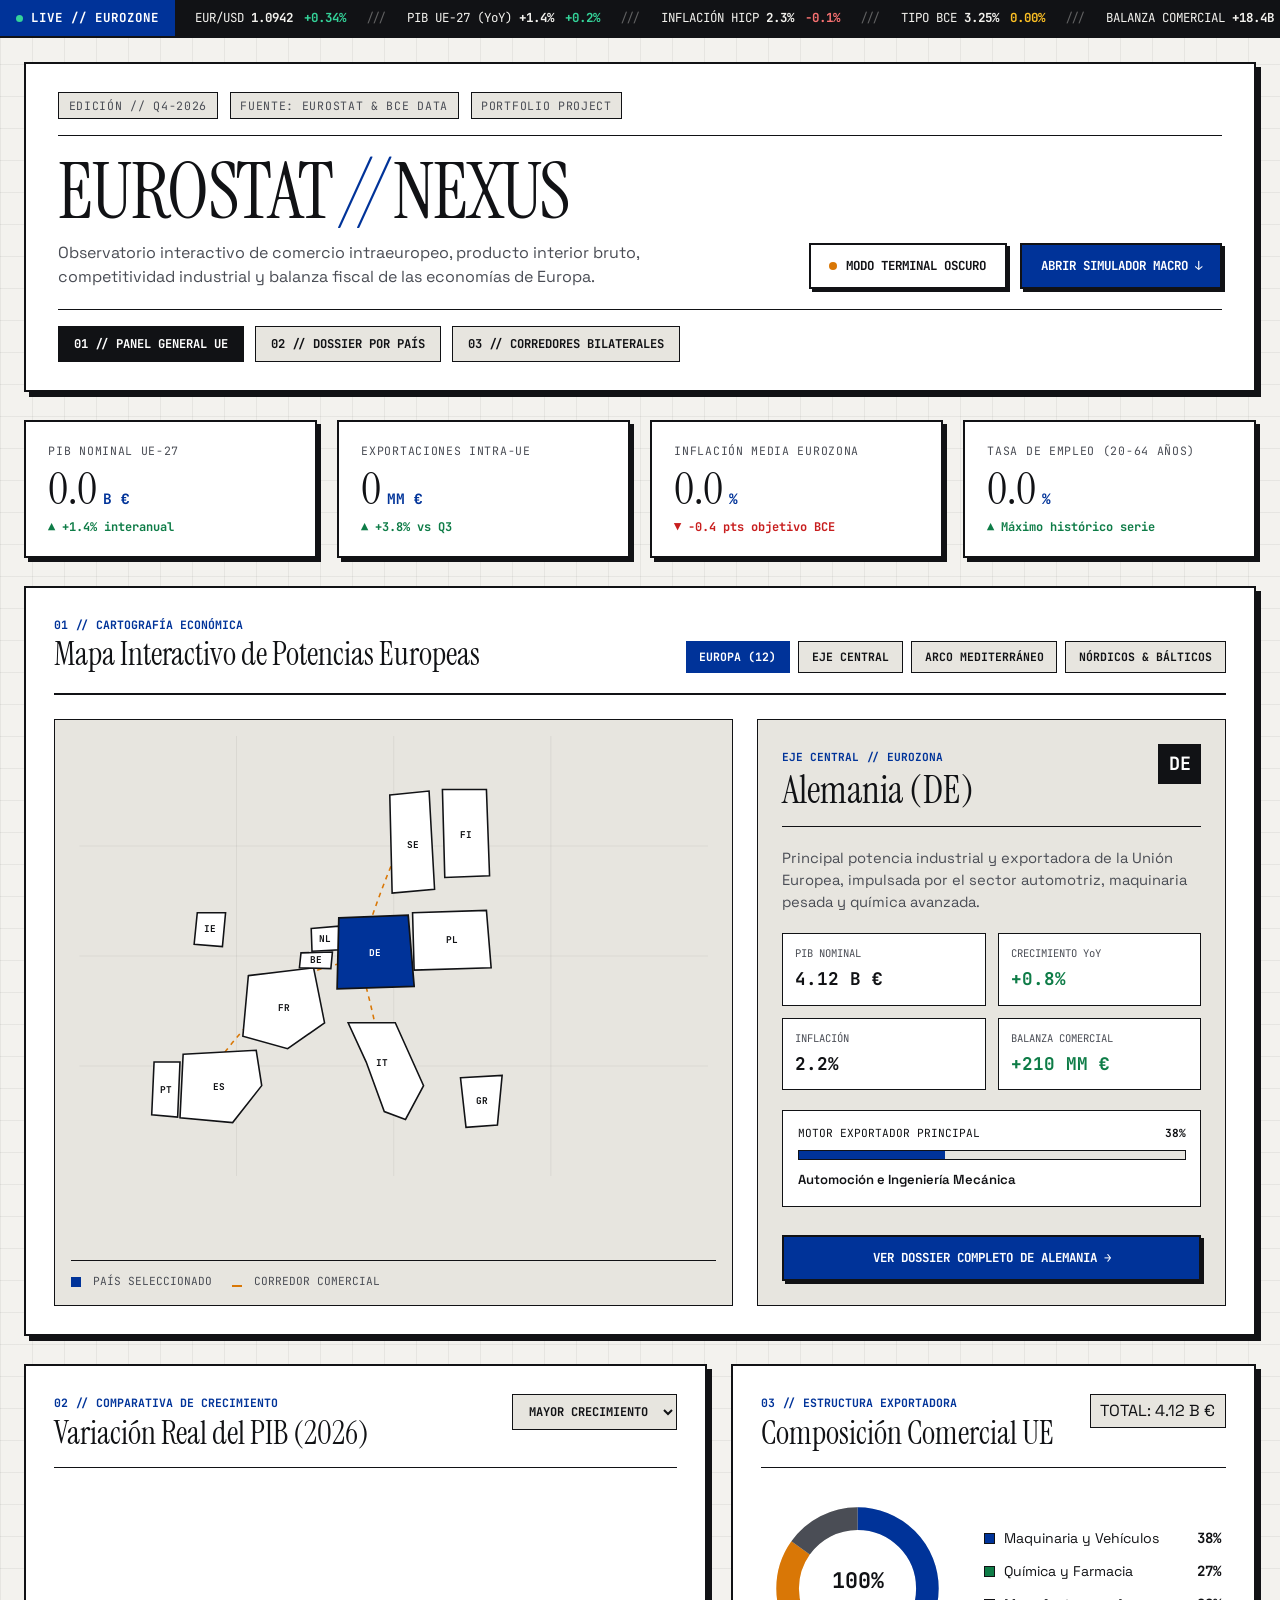
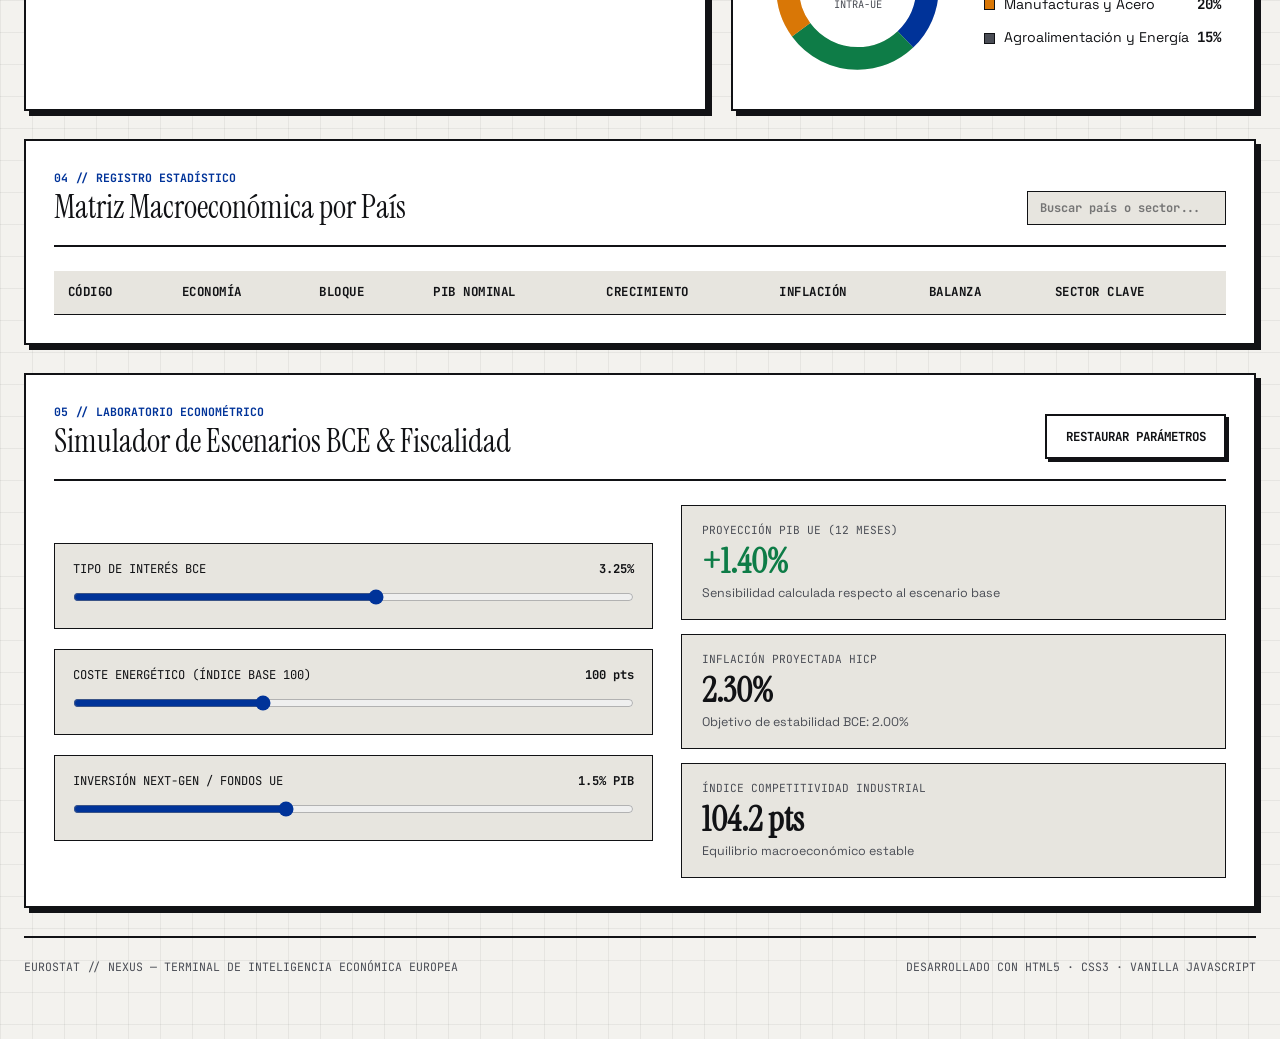
==== commit 983ead03: "Añado el sistema de transiciones entre paginas, barra de navegacion y enlaces dinamicos" ====
--- a/index.html
+++ b/index.html
@@ -73,6 +73,12 @@
           </a>
         </div>
       </div>
+
+      <nav class="eur-nav-tabs" aria-label="Navegación principal">
+        <a href="index.html" class="nav-tab-link active">01 // PANEL GENERAL UE</a>
+        <a href="pais.html?code=ES" class="nav-tab-link">02 // DOSSIER POR PAÍS</a>
+        <a href="comercio.html" class="nav-tab-link">03 // CORREDORES BILATERALES</a>
+      </nav>
     </header>
 
     <section class="eur-kpi-ribbon" aria-label="Indicadores clave de la Unión Europea">
@@ -256,6 +262,12 @@
               <div class="sector-bar-fill" id="inspSectorBar" style="width: 38%;"></div>
             </div>
             <span class="sector-name" id="inspSectorName">Automoción e Ingeniería Mecánica</span>
+          </div>
+
+          <div class="inspector-actions">
+            <a href="pais.html?code=DE" id="inspDetailLink" class="brutal-btn brutal-btn--accent">
+              VER DOSSIER COMPLETO DE ALEMANIA →
+            </a>
           </div>
         </aside>
       </div>
--- a/css/style.css
+++ b/css/style.css
@@ -925,4 +925,114 @@
   font-family: var(--font-mono);
   font-size: 0.72rem;
   color: var(--ink-secondary);
+}
+
+.eur-nav-tabs {
+  display: flex;
+  flex-wrap: wrap;
+  gap: 0.65rem;
+  margin-top: 1.25rem;
+  padding-top: 1rem;
+  border-top: 1px solid var(--border-color);
+}
+
+.nav-tab-link {
+  font-family: var(--font-mono);
+  font-size: 0.76rem;
+  font-weight: 700;
+  text-decoration: none;
+  color: var(--ink-primary);
+  background: var(--bg-subtle);
+  border: 1.5px solid var(--border-color);
+  padding: 0.5rem 0.95rem;
+  transition: transform 0.2s ease, background-color 0.2s ease, color 0.2s ease, box-shadow 0.2s ease;
+}
+
+.nav-tab-link:hover {
+  transform: translate(-2px, -2px);
+  box-shadow: 3px 3px 0px var(--border-color);
+  background: var(--bg-surface);
+}
+
+.nav-tab-link.active {
+  background: var(--ink-primary);
+  color: var(--bg-surface);
+}
+
+.page-curtain {
+  position: fixed;
+  inset: 0;
+  background: var(--accent-klein);
+  color: #FFFFFF;
+  z-index: 9999;
+  display: flex;
+  flex-direction: column;
+  align-items: center;
+  justify-content: center;
+  gap: 0.6rem;
+  font-family: var(--font-mono);
+  transform: translateY(-100%);
+  transition: transform 0.45s cubic-bezier(0.77, 0, 0.175, 1);
+  pointer-events: none;
+}
+
+.page-curtain.entering {
+  transform: translateY(0%);
+}
+
+.page-curtain.leaving {
+  transform: translateY(100%);
+}
+
+.curtain-title {
+  font-family: var(--font-serif);
+  font-size: clamp(2.2rem, 5vw, 3.8rem);
+  letter-spacing: -0.02em;
+}
+
+.curtain-sub {
+  font-size: 0.78rem;
+  letter-spacing: 0.12em;
+  opacity: 0.85;
+}
+
+.inspector-actions {
+  display: flex;
+  gap: 0.65rem;
+  padding-top: 0.5rem;
+}
+
+.inspector-actions .brutal-btn {
+  width: 100%;
+  justify-content: center;
+}
+
+.compare-grid {
+  display: grid;
+  grid-template-columns: 1fr auto 1fr;
+  gap: 1.5rem;
+  align-items: center;
+  margin-bottom: 1.5rem;
+}
+
+@media (max-width: 850px) {
+  .compare-grid {
+    grid-template-columns: 1fr;
+  }
+}
+
+.vs-badge {
+  font-family: var(--font-serif);
+  font-style: italic;
+  font-size: 2.2rem;
+  background: var(--accent-klein);
+  color: #FFFFFF;
+  width: 58px;
+  height: 58px;
+  display: flex;
+  align-items: center;
+  justify-content: center;
+  border: 2px solid var(--border-color);
+  box-shadow: 3px 3px 0px var(--border-color);
+  margin: 0 auto;
 }
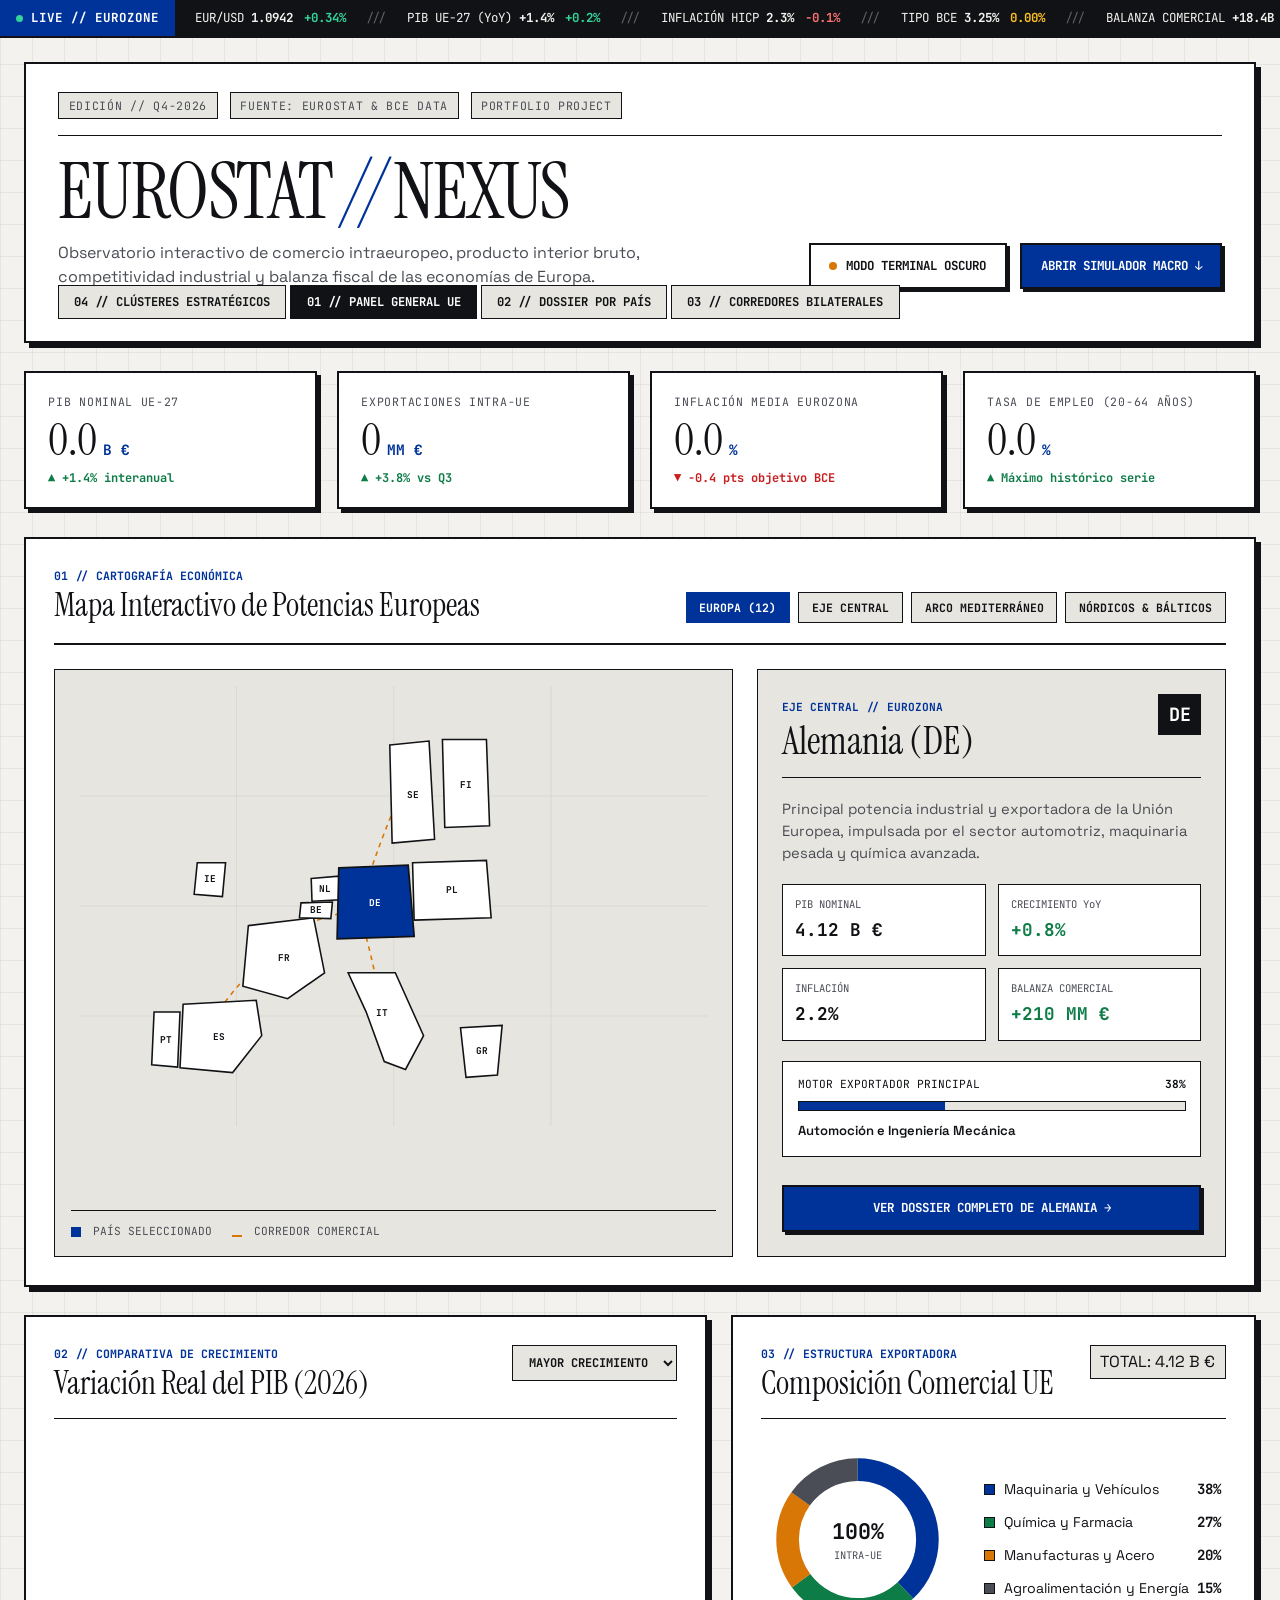
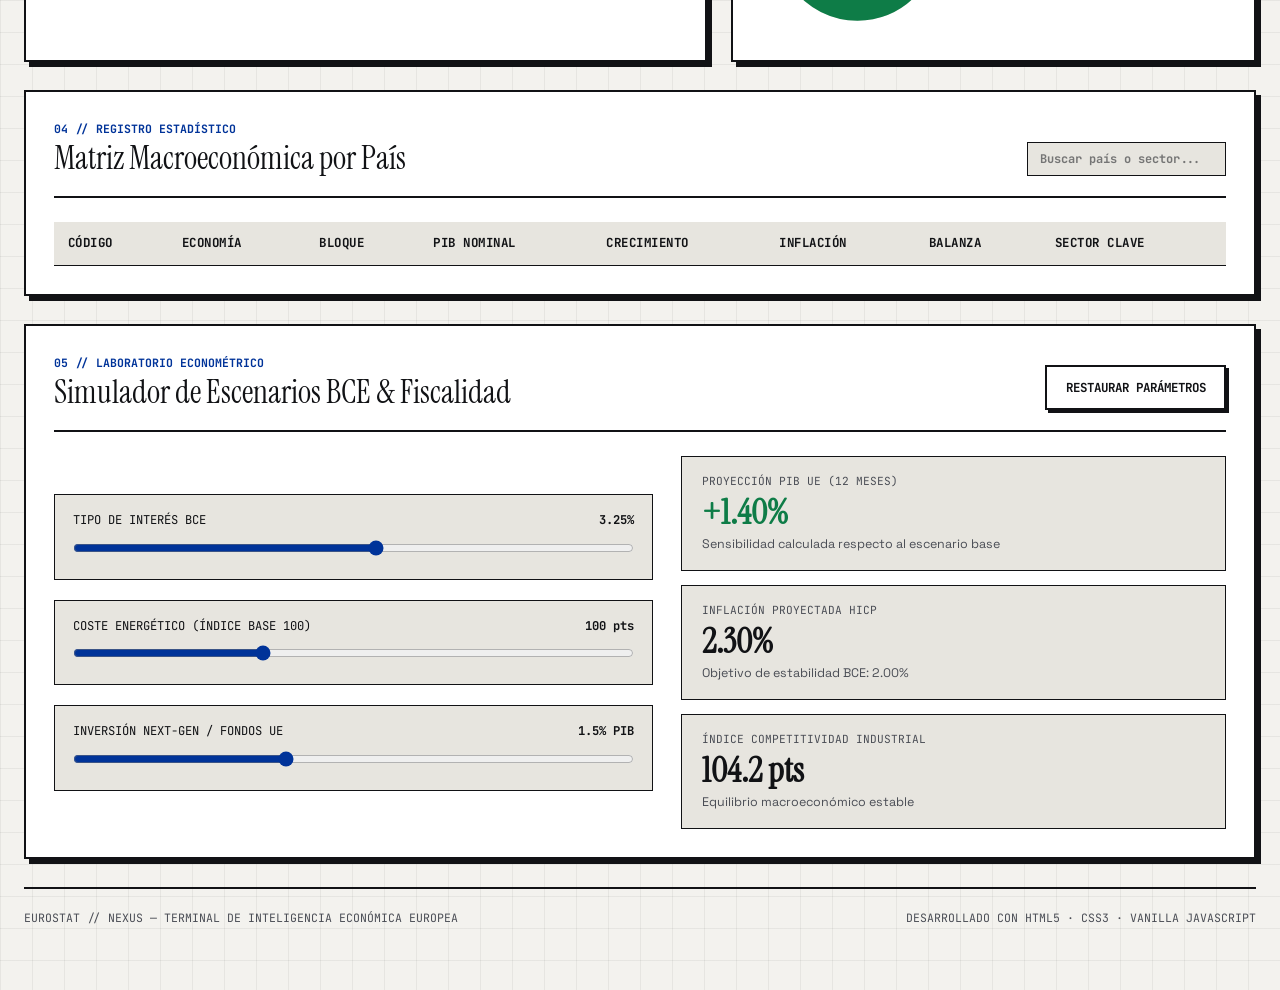
==== commit 5a2a2486: "Añado la página de sectores estrategicos, modal de informe ejecutivo y navegacion completa" ====
--- a/index.html
+++ b/index.html
@@ -74,7 +74,7 @@
         </div>
       </div>
 
-      <nav class="eur-nav-tabs" aria-label="Navegación principal">
+      <a href="sectores.html" class="nav-tab-link">04 // CLÚSTERES ESTRATÉGICOS</a>
         <a href="index.html" class="nav-tab-link active">01 // PANEL GENERAL UE</a>
         <a href="pais.html?code=ES" class="nav-tab-link">02 // DOSSIER POR PAÍS</a>
         <a href="comercio.html" class="nav-tab-link">03 // CORREDORES BILATERALES</a>
--- a/css/style.css
+++ b/css/style.css
@@ -1035,4 +1035,79 @@
   border: 2px solid var(--border-color);
   box-shadow: 3px 3px 0px var(--border-color);
   margin: 0 auto;
+}
+
+.sector-cards-grid {
+  display: grid;
+  grid-template-columns: repeat(auto-fit, minmax(290px, 1fr));
+  gap: 1.25rem;
+}
+
+.cluster-card {
+  background: var(--bg-subtle);
+  border: 1.5px solid var(--border-color);
+  padding: 1.35rem;
+  display: flex;
+  flex-direction: column;
+  justify-content: space-between;
+  gap: 1rem;
+  transition: transform 0.25s cubic-bezier(0.34, 1.56, 0.64, 1), box-shadow 0.25s ease;
+  animation: cardRise 0.45s ease both;
+}
+
+.cluster-card:hover {
+  transform: translate(-3px, -3px);
+  box-shadow: 5px 5px 0px var(--accent-klein);
+  background: var(--bg-surface);
+}
+
+.cluster-top {
+  display: flex;
+  justify-content: space-between;
+  align-items: center;
+  font-family: var(--font-mono);
+  font-size: 0.7rem;
+}
+
+.cluster-title {
+  font-family: var(--font-serif);
+  font-size: 1.8rem;
+  font-weight: 400;
+  line-height: 1.1;
+}
+
+.eur-modal-backdrop {
+  position: fixed;
+  inset: 0;
+  background: rgba(13, 15, 18, 0.72);
+  backdrop-filter: blur(4px);
+  z-index: 500;
+  display: flex;
+  align-items: center;
+  justify-content: center;
+  padding: 1.25rem;
+  opacity: 0;
+  pointer-events: none;
+  transition: opacity 0.3s ease;
+}
+
+.eur-modal-backdrop.open {
+  opacity: 1;
+  pointer-events: auto;
+}
+
+.eur-modal-box {
+  background: var(--bg-surface);
+  color: var(--ink-primary);
+  border: 2px solid var(--border-color);
+  box-shadow: 8px 8px 0px var(--accent-klein);
+  max-width: 580px;
+  width: 100%;
+  padding: 1.75rem;
+  transform: translateY(20px) scale(0.97);
+  transition: transform 0.35s cubic-bezier(0.16, 1, 0.3, 1);
+}
+
+.eur-modal-backdrop.open .eur-modal-box {
+  transform: translateY(0) scale(1);
 }
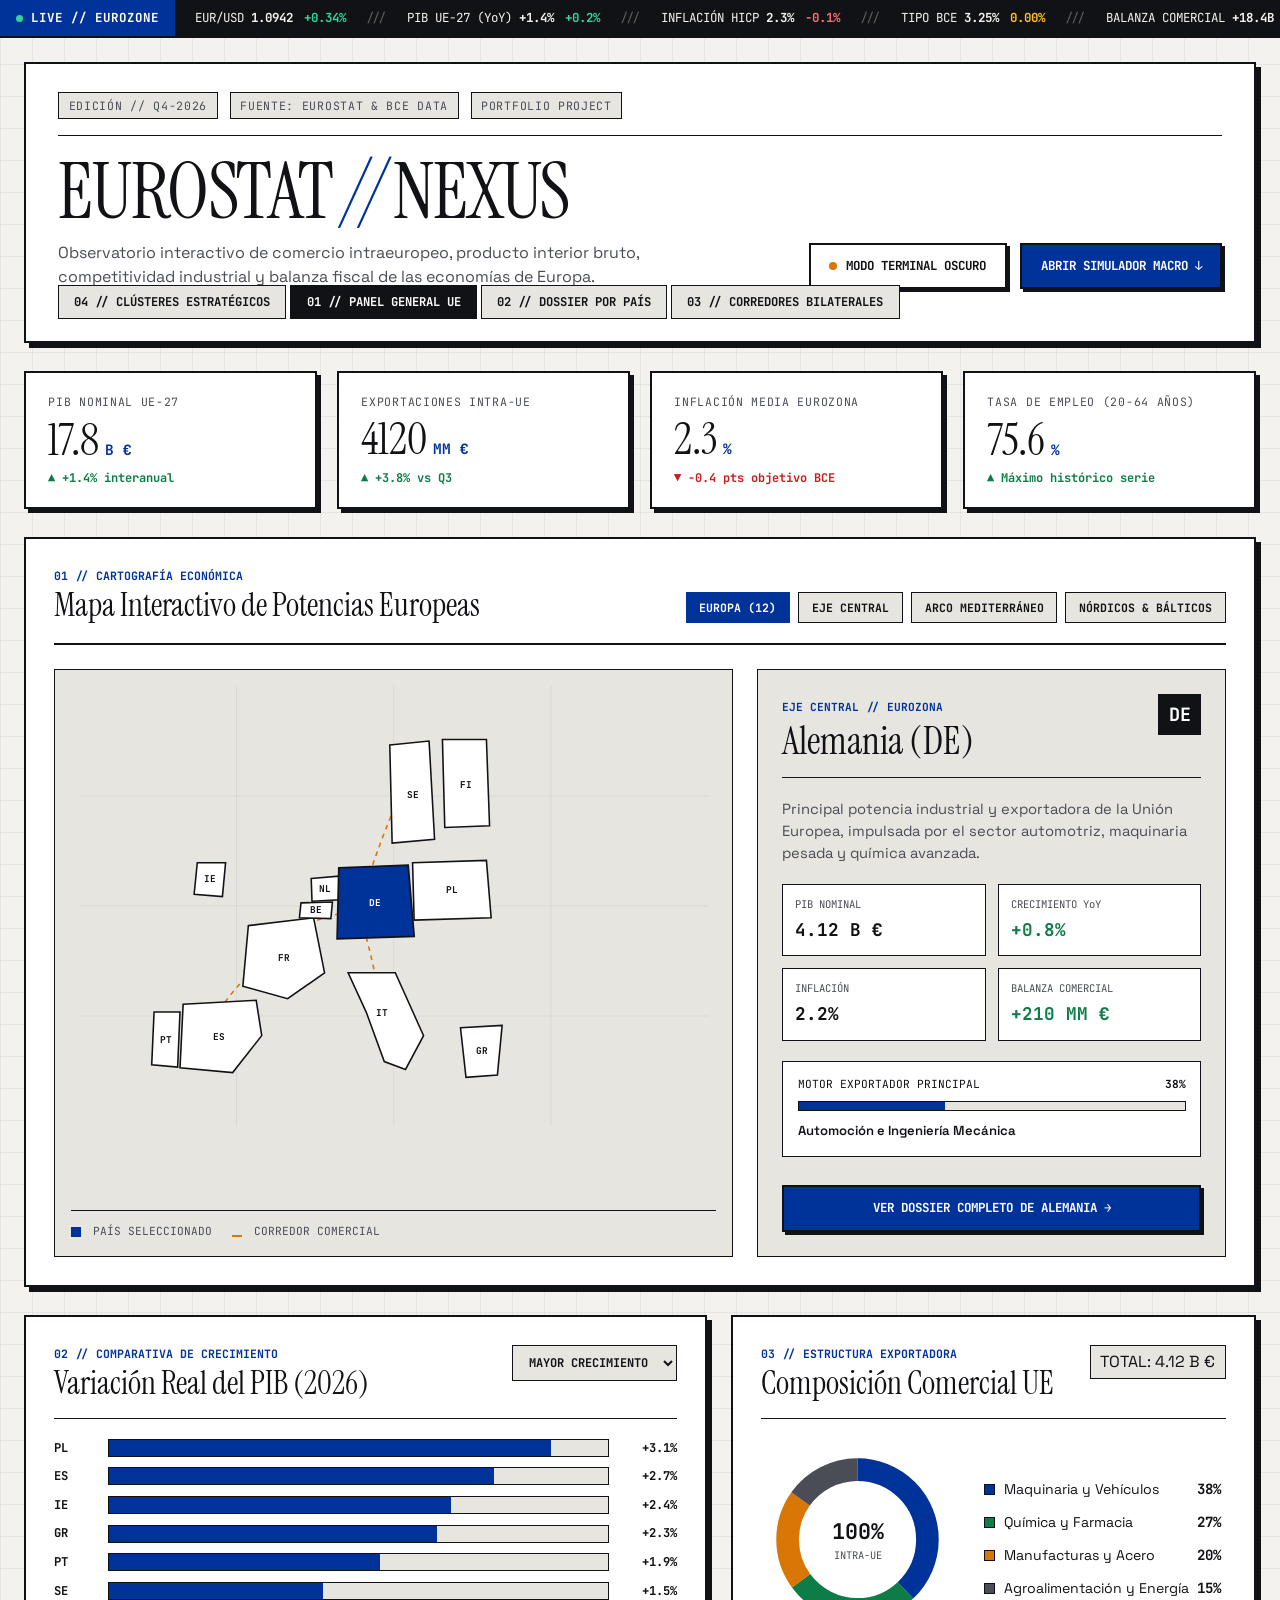
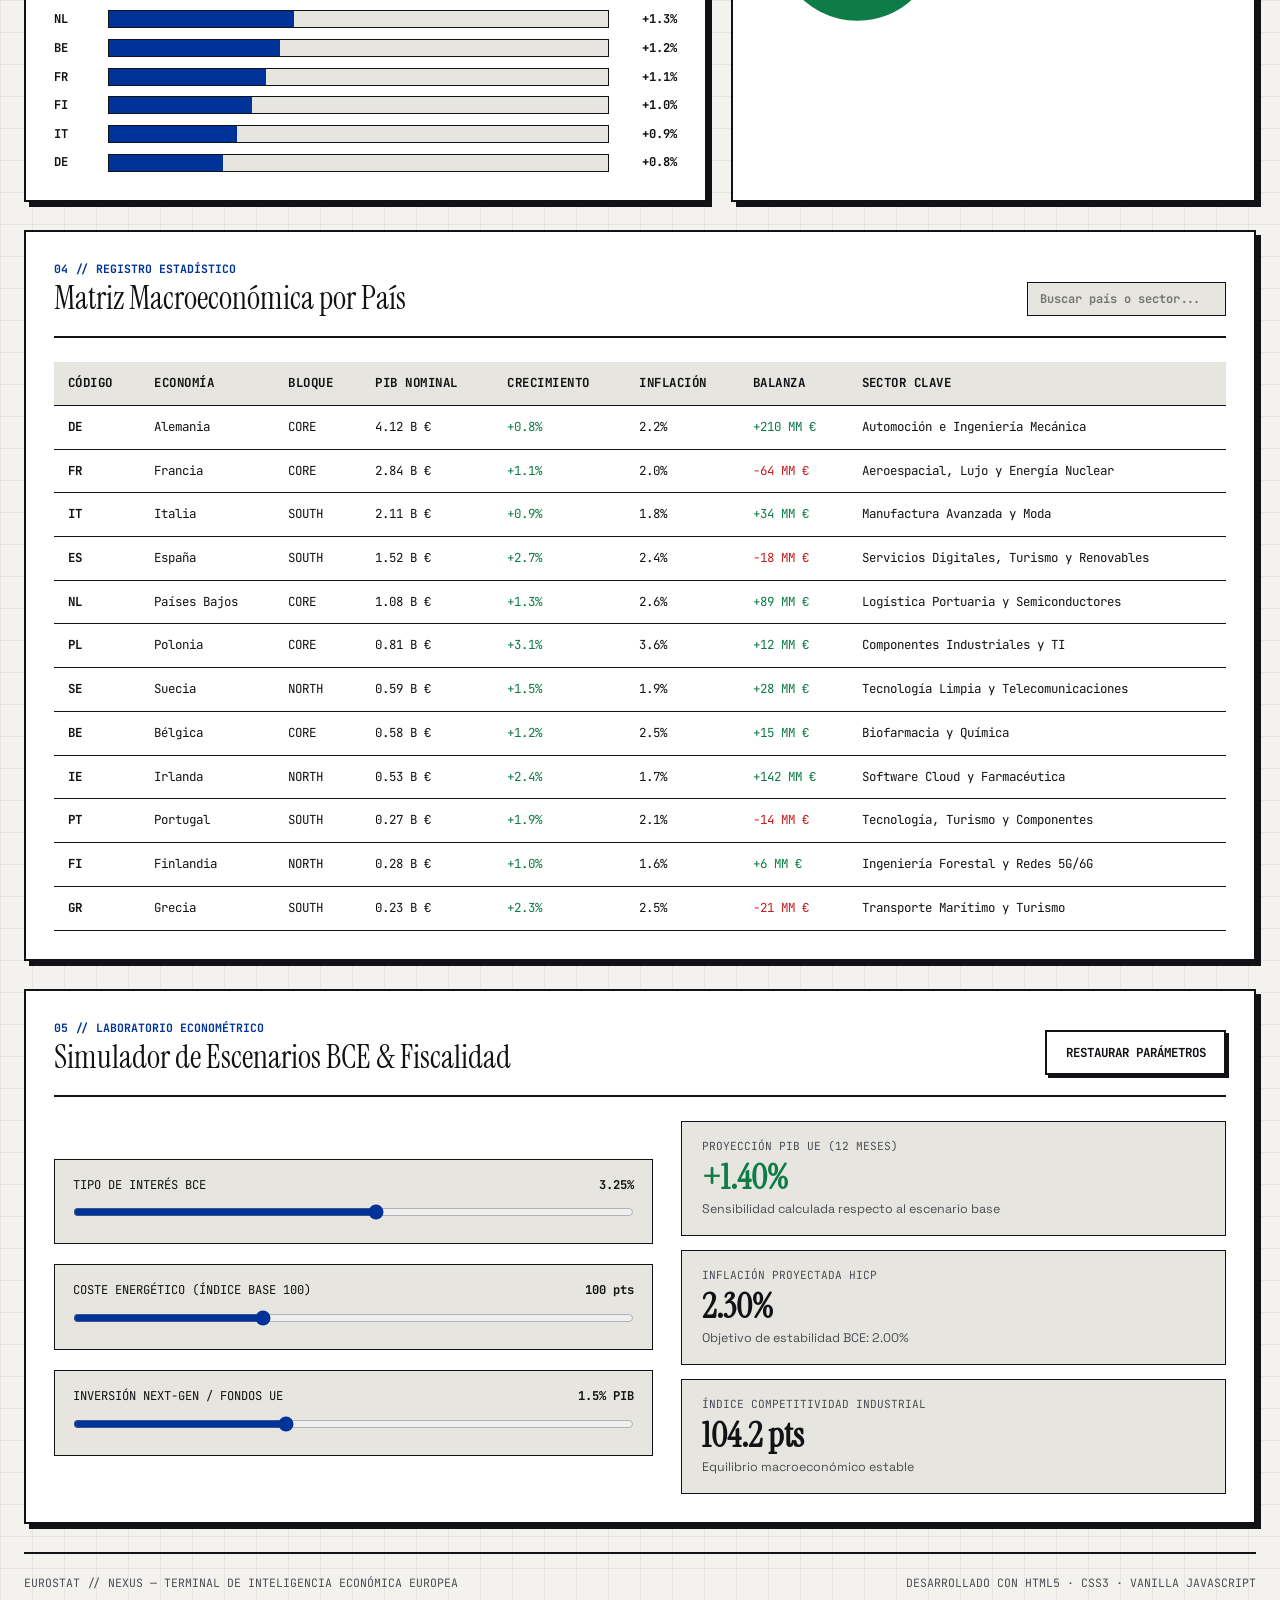
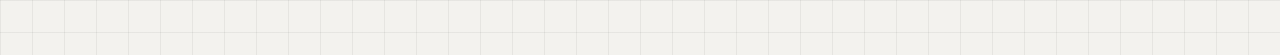
==== commit 3ecfabba: "Vuelvo a remoledar la etiqueta script" ====
--- a/index.html
+++ b/index.html
@@ -8,7 +8,7 @@
   <link rel="preconnect" href="https://fonts.gstatic.com" crossorigin>
   <link href="https://fonts.googleapis.com/css2?family=Instrument+Serif:ital@0;1&family=JetBrains+Mono:wght@400;500;700&family=Space+Grotesk:wght@400;500;600;700&display=swap" rel="stylesheet">
   <link rel="stylesheet" href="css/style.css">
-  <script src="app.js"></script>
+    <script src="js/app.js" defer></script>
 </head>
 <body>
 
--- a/css/style.css
+++ b/css/style.css
@@ -1110,4 +1110,59 @@
 
 .eur-modal-backdrop.open .eur-modal-box {
   transform: translateY(0) scale(1);
+}
+
+.fx-converter-box {
+  display: flex;
+  flex-direction: column;
+  gap: 1.25rem;
+}
+
+.fx-big-input {
+  width: 100%;
+  font-size: 1.45rem;
+  padding: 0.75rem 0.9rem;
+  background: var(--bg-surface);
+}
+
+.fx-rates-grid {
+  display: grid;
+  grid-template-columns: repeat(auto-fit, minmax(175px, 1fr));
+  gap: 0.85rem;
+}
+
+.fx-card {
+  background: var(--bg-subtle);
+  border: 1.5px solid var(--border-color);
+  padding: 0.95rem 1.05rem;
+  display: flex;
+  flex-direction: column;
+  gap: 0.25rem;
+  transition: transform 0.2s ease, box-shadow 0.2s ease;
+}
+
+.fx-card:hover {
+  transform: translate(-2px, -2px);
+  box-shadow: 4px 4px 0px var(--accent-klein);
+  background: var(--bg-surface);
+}
+
+.fx-card-head {
+  display: flex;
+  justify-content: space-between;
+  font-family: var(--font-mono);
+  font-size: 0.72rem;
+  color: var(--ink-secondary);
+}
+
+.fx-card strong {
+  font-family: var(--font-serif);
+  font-size: 1.95rem;
+  line-height: 1.1;
+}
+
+.fx-card small {
+  font-family: var(--font-mono);
+  font-size: 0.68rem;
+  color: var(--accent-klein);
 }
